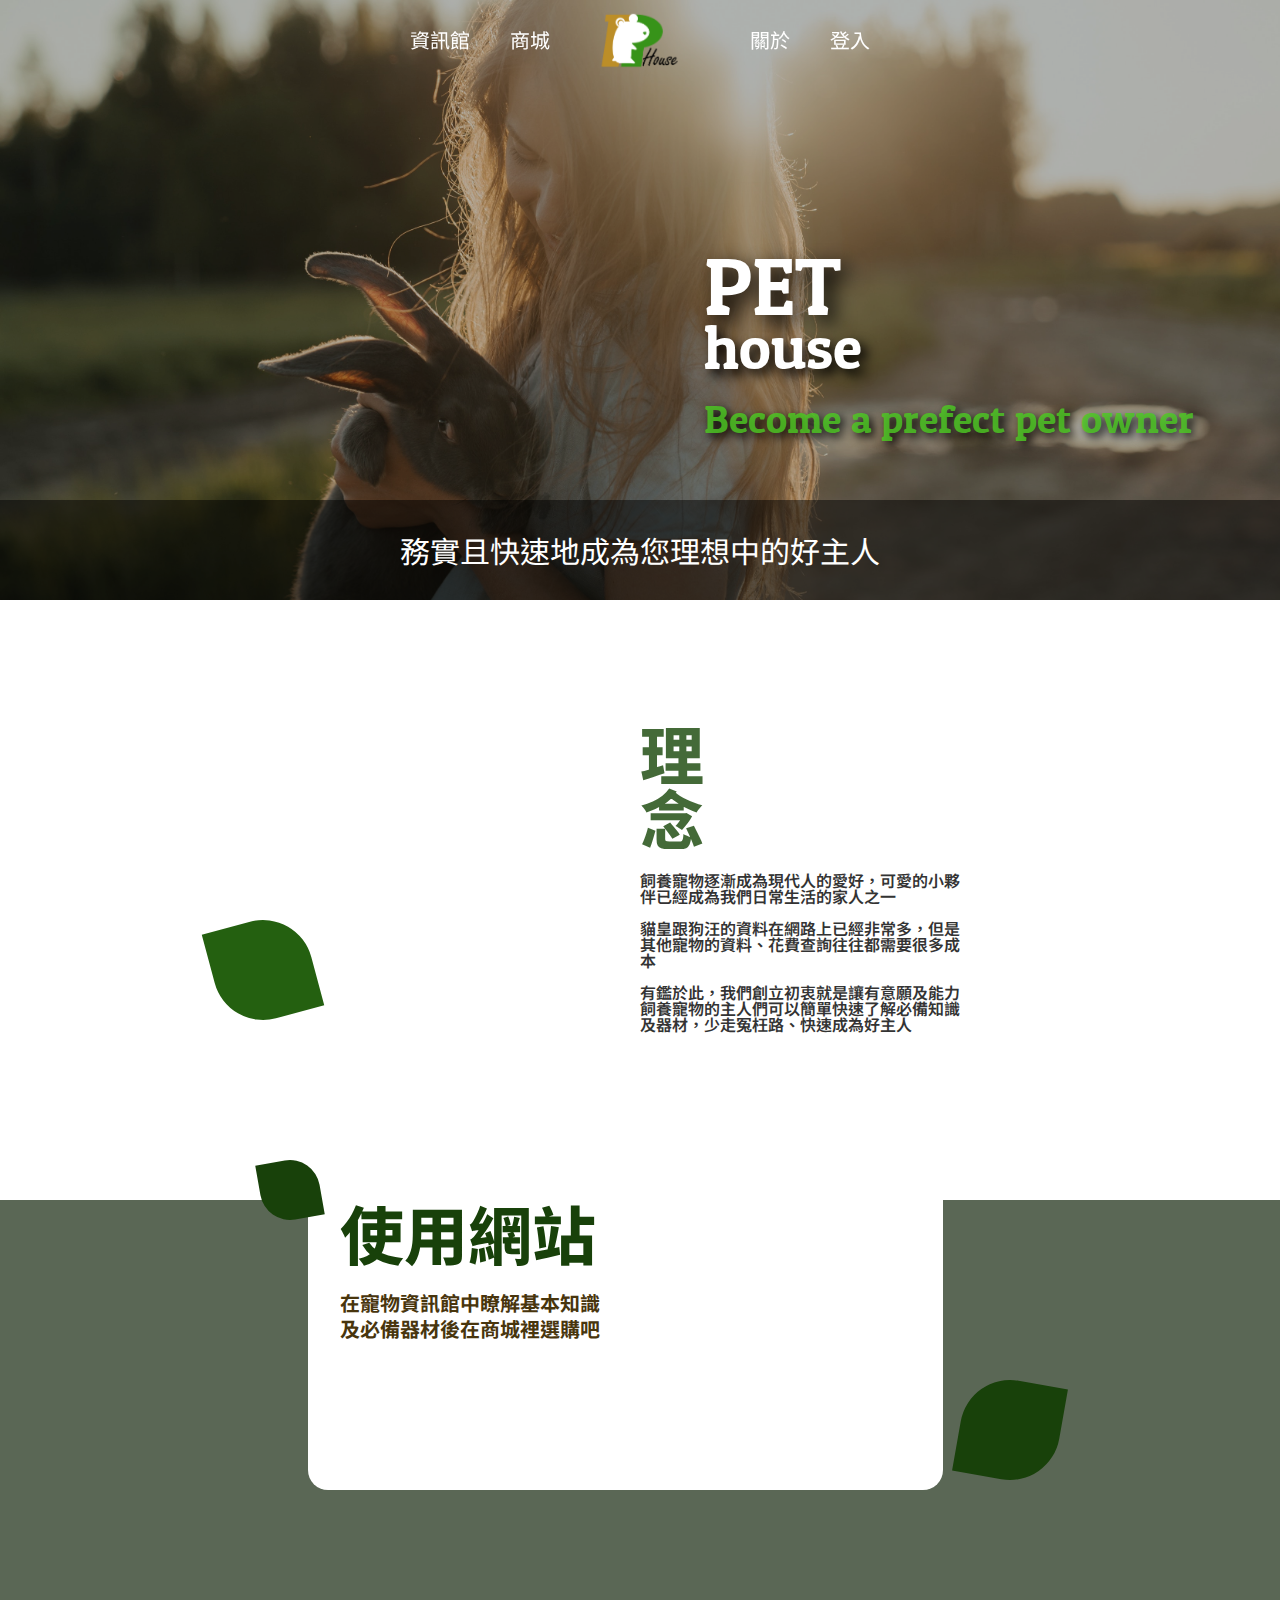
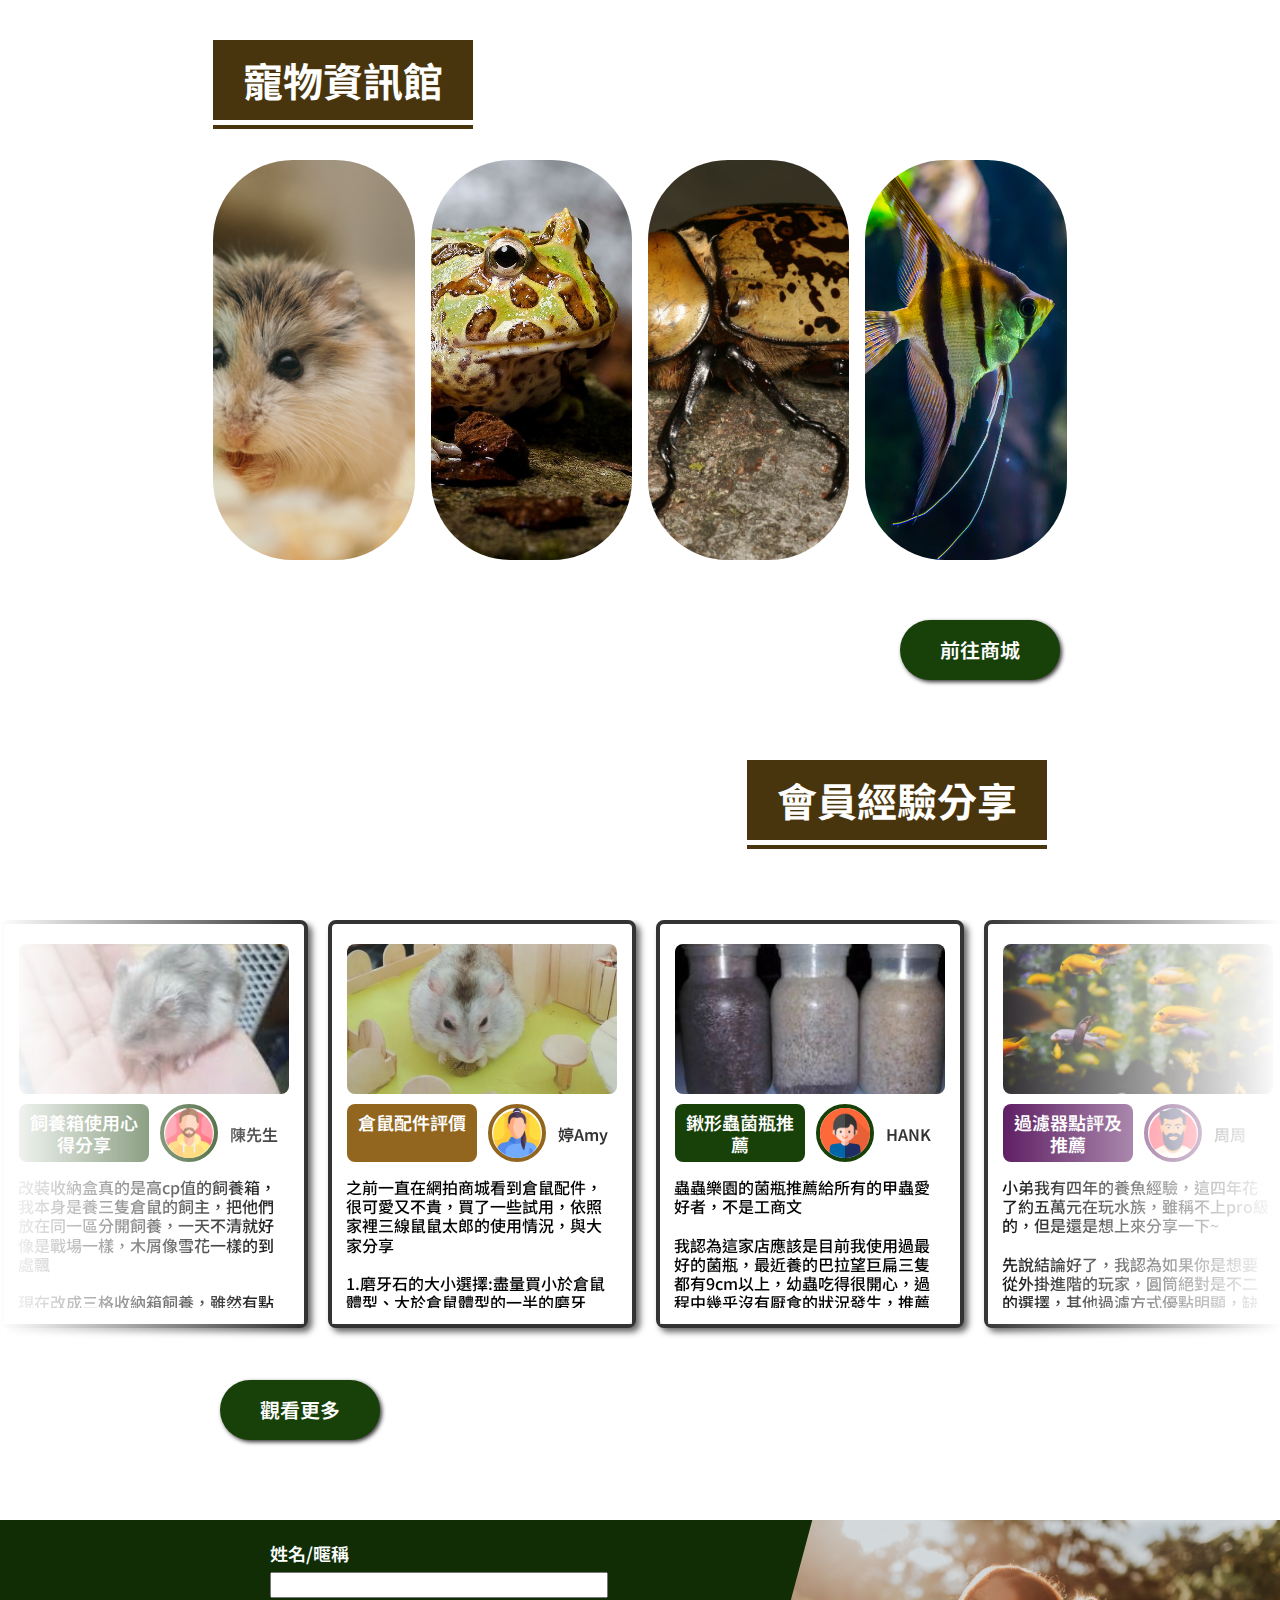
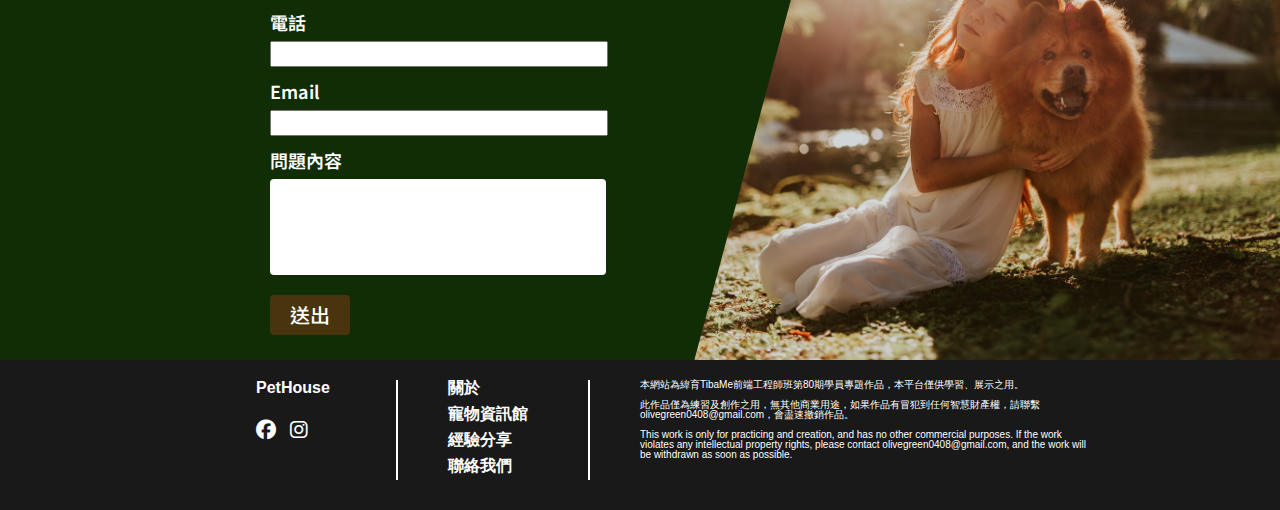
==== cv2/index.html @ 6cd0b9e2 "上傳專案" ====
<!DOCTYPE html>
<html lang="en">
<head>
    <meta charset="UTF-8">
    <meta http-equiv="X-UA-Compatible" content="IE=edge">
    <meta name="viewport" content="width=device-width, initial-scale=1.0">
    <title>Document</title>
    <link rel="stylesheet" href="css/reset.css">
    <link href="https://fonts.googleapis.com/css2?family=Cabin:wght@400;500;600;700&family=Dancing+Script:wght@400;500;600;700&family=Noto+Sans+TC:wght@100;300;400;500;700;900&family=Odor+Mean+Chey&display=swap" rel="stylesheet">
    <link rel="stylesheet" href="css/plugins/owl.carousel.min.css">
    <link rel="stylesheet" href="https://cdnjs.cloudflare.com/ajax/libs/font-awesome/6.2.0/css/all.min.css">
    <link rel="stylesheet" href="css/style.css">
</head>
<body>
    <div class="wrapper">

        <!-- start topbar -->
        <div class="topbar">
            <div class="logobox">
                <a href="index.html"><img src="img/logo3.png" alt=""></a>
            </div>
            <ul class="topbar__box ">
                <li class="topbar__l1 topbar__li show-popup">
                    <a href="">資訊館</a>
                    <ul class="topbar__popup__ul1 topbar__popup__ul">
                        <li><a href="hamster-page.html">鼠寶</a></li>
                        <li><a href="">爬蟲</a></li>
                        <li><a href="beetle-page.html">甲蟲</a></li>
                        <li><a href="fish-page.html">水族</a></li>
                    </ul>
                </li>
                <li class="topbar__l2 topbar__li show-popup">
                    <a href="store.html" id="show-popup">商城</a>
                    <ul class="topbar__popup__ul2 topbar__popup__ul">
                        <li><a href="store.html">寵物用品</a></li>
                        <li><a href="store.html">寵物食品</a></li>
                    </ul>   
                </li>
                <li class="topbar__l3 topbar__li show-popup">
                    <a href="login.html" id="show-popup">登入</a>
                    <ul class="topbar__popup__ul3 topbar__popup__ul">
                        <li><a href="login.html">登入</a></li>
                        <li><a href="login.html">註冊</a></li>
                    </ul>
                </li>
                <li class="topbar__l4 topbar__li show-popup">
                    <a href="" id="show-popup">關於</a>
                    <ul class="topbar__popup__ul4 topbar__popup__ul">
                        <li><a href="#goal">理念</a></li>
                        <li><a href="#contact">聯絡</a></li>
                    </ul>
                </li>
                
            </ul>
        </div>
        <div class="topbar__popup">
        </div>
        <!-- end topbar-->

        <!-- start main -->
        <div class="first-title">
            <div class="first-title__img"></div>
            <h2 class="first-title__h2">PET</h2>
            <h3 class="first-title__h3">house</h3>
            <h4 class="first-title__h4">Become a prefect pet owner</h4> 
        </div>

        <div class="second-title">
            <h2 class="second-title__h2">務實且快速地成為您理想中的好主人</h2>
        </div>

        <div class="container1" id="goal">
            <img src="img/t3.png" alt="" class="img-1">
            <div class="leaf-1"></div>
            <h2 class="third-title__h2-1">理念</h2>
            <p class="third-title__p-1"><br><br>飼養寵物逐漸成為現代人的愛好，可愛的小夥伴已經成為我們日常生活的家人之一
            <br><br>貓皇跟狗汪的資料在網路上已經非常多，但是其他寵物的資料、花費查詢往往都需要很多成本
            <br><br>有鑑於此，我們創立初衷就是讓有意願及能力飼養寵物的主人們可以簡單快速了解必備知識及器材，少走冤枉路、快速成為好主人</p>
        </div>
        <div class="container2">
            <img src="img/img2.png" alt="" class="img-2">
            <div class="decoratebox1"></div>
            <div class="decoratebox2"></div>
            <h2 class="third-title__h2-2">使用網站</h2>
            <div class="third-title__p-2">
                <p>在寵物資訊館中瞭解基本知識及必備器材後在商城裡選購吧</p>
            </div>
            <div class="decoratebox3"></div>
        </div>
        
        <div class="container4" id="pet-info">
            <h2 class="four-title__h2">寵物資訊館</h2>
            <div class="decorateline"></div>
            <ul class="four-title">
                <li class="kind1"><a href="hamster-page.html"></a></li>
                <li class="kind2"><a href="#"></a></li>
                <li class="kind3"><a href="beetle-page.html"></a></li>
                <li class="kind4"><a href="fish-page.html"></a></li>
            </ul>
            <a href="store.html" class="btn-primary btn1">前往商城</a>
        </div>
        
        <div class="container5" id="share">
            <h2 class="fivth-title__h2">會員經驗分享</h2>
            <div class="decorateline2"></div>
            <ul class="fivth-title owl-carousel">
                <li class="card"><a href="">
                    <ul class="card-ul">
                        <li class="card-img"><img src="img/images.jpg" alt=""></li>
                        <li class="card-title">飼養箱使用心得分享</li>
                        <li class="card-member"><img src="img/man (1).png" alt=""></li>
                        <li class="card-name"><h6>陳先生</h6></li>
                        <li class="card-text">
                            <p>改裝收納盒真的是高cp值的飼養箱，我本身是養三隻倉鼠的飼主，把他們放在同一區分開飼養，一天不清就好像是戰場一樣，木屑像雪花一樣的到處飄<br>
                            <br>
                            現在改成三格收納箱飼養，雖然有點偏貴，三個花了四千五左右，但是省下來的打掃時間跟體力成本，讓我又多了一些時間跟鼠鼠們玩，而且收納箱可以疊在一起，省空間又美觀</p></li>
                    </ul>
                </a></li>
                <li class="card"><a href="">
                    <ul class="card-ul">
                        <li class="card-img"><img src="img/1714448227.jpg" alt=""></li>
                        <li class="card-title yellow">倉鼠配件評價
                        </li>
                        <li class="card-member c-yellow"><img src="img/woman.png" alt=""></li>
                        <li class="card-name"><h6>婷Amy</h6></li>
                        <li class="card-text"><p>之前一直在網拍商城看到倉鼠配件，很可愛又不貴，買了一些試用，依照家裡三線鼠鼠太郎的使用情況，與大家分享
                            <br>
                            <br>1.磨牙石的大小選擇:盡量買小於倉鼠體型、大於倉鼠體型的一半的磨牙石，之前磨牙石買太大顆，鼠太郎要找好角度磨牙，到最後乾脆直接去啃箱子欄杆比較過癮
                            </p></li>
                    </ul>
                </a></li>
                <li class="card"><a href="">
                    <ul class="card-ul">
                        <li class="card-img"><img src="img/254948b4ff52.jpg" alt=""></li>
                        <li class="card-title">鍬形蟲菌瓶推薦</li>
                        <li class="card-member"><img src="img/man (2).png" alt=""></li>
                        <li class="card-name"><h6>HANK</h6></li>
                        <li class="card-text"><p>蟲蟲樂園的菌瓶推薦給所有的甲蟲愛好者，不是工商文<br>
                        <br>
                        我認為這家店應該是目前我使用過最好的菌瓶，最近養的巴拉望巨扁三隻都有9cm以上，幼蟲吃得很開心，過程中幾乎沒有厭食的狀況發生，推薦給大家</p></li>
                    </ul>
                </a></li>
                <li class="card"><a href="">
                    <ul class="card-ul">
                        <li class="card-img"><img src="img/pexels-emir-kaan-okutan-2248916.jpg" alt=""></li>
                        <li class="card-title purple">過濾器點評及推薦</li>
                        <li class="card-member c-purple"><img src="img/man.png" alt=""></li>
                        <li class="card-name"><h6>周周</h6></li>
                        <li class="card-text"><p>小弟我有四年的養魚經驗，這四年花了約五萬元在玩水族，雖稱不上pro級的，但是還是想上來分享一下~<br>
                        <br>
                        先說結論好了，我認為如果你是想要從外掛進階的玩家，圓筒絕對是不二的選擇，其他過濾方式優點明顯，缺點也是，但圓筒沒有明顯的短版，價格也較便宜</p></li>
                    </ul>
                </a></li>
                <li class="card"><a href="">
                    <ul class="card-ul">
                        <li class="card-img"><img src="img/20181112003388.jpg" alt=""></li>
                        <li class="card-title yellow">角蛙飼養的心得點滴</li>
                        <li class="card-member c-yellow"><img src="img/woman.png" alt=""></li>
                        <li class="card-name"><h6>Sherry</h6></li>
                        <li class="card-text"><p>現在我飼養的角蛙名叫主播，他已經陪伴我快一年半了，分享一下飼養心得並記錄一下我們的點滴<br>
                        <br>
                        記得他剛來的時候，只有大拇指指節的大小，那時候的他有夠可愛，光是不動待在原地都可以讓我看好久，但是他現在長到跟我手掌一樣大，沒算手指</p></li>
                    </ul>
                </a></li>
                <li class="card"><a href="">
                    <ul class="card-ul">
                        <li class="card-img"><img src="img/S__31899650.jpg" alt=""></li>
                        <li class="card-title blue">角蛙飼養的心得點滴</li>
                        <li class="card-member c-blue"><img src="img/gamer.png"></li>
                        <li class="card-name"><h6>安迪</h6></li>
                        <li class="card-text"><p>我想在這裡分享一些飼養角蛙的經驗，希望可以幫上新手的忙<br>
                        <br>
                        角蛙最基本的配置就是水和海綿，請一定要記得做好乾濕分離，蛙蛙們住的才舒服，角蛙已經算是懶人寵物了，所以希望各位飼主最基本的乾濕分離要做好</p></li>
                    </ul>
                </a></li>
            </ul>
            <div class="decoratewhitebox1"></div>
            <div class="decoratewhitebox2"></div>
            <a href="login.html" class="btn-primary btn2">觀看更多</a>
        </div>
        <!-- end main -->

        <div class="contact" id="contact">
            <form action="">
                <ul class="contact-ul">
                    <li>
                        <label for="">姓名/暱稱</label>
                        <input type="text">
                    </li>
                    <li>
                        <label for="" >電話</label>
                        <input type="tel">
                    </li>
                    <li>
                        <label for="">Email</label>
                        <input type="email">
                    </li>
                    <li>
                        <label for="">問題內容</label>
                        <textarea name="" id="" cols="30" rows="10"></textarea>
                    </li>
                    <p class="send-btn">送出</p>
                </ul>
                <div class="contact-imgbox">
                    <div class="decoratebox4"></div>
                </div>
            </form>
        </div>

        <div class="footer">
            <h6>PetHouse</h6>
            <ul class="footer-ul1">
                <li><a href=""><i class="fa-brands fa-facebook"></i></a></li>
                <li><a href=""><i class="fa-brands fa-instagram"></i></a></li>
            </ul>
            <ul class="footer-ul2">
                <li><a href="#goal">關於</a></li>
                <li><a href="#pet-info">寵物資訊館</a></li>
                <li><a href="#share">經驗分享</a></li>
                <li><a href="#contact">聯絡我們</a></li>
            </ul>
            <p>本網站為緯育TibaMe前端工程師班第80期學員專題作品，本平台僅供學習、展示之用。<br>
            <br>
            此作品僅為練習及創作之用，無其他商業用途，如果作品有冒犯到任何智慧財產權，請聯繫olivegreen0408@gmail.com，會盡速撤銷作品。<br>
            <br>
            This work is only for practicing and creation, and has no other commercial purposes. If the work violates any intellectual property rights, please contact olivegreen0408@gmail.com, and the work will be withdrawn as soon as possible.
            </p>
        </div>

        

    </div>    

    <!-- javascript -->
    <script src="js/plugins/jquery/jquery-3.2.1.min.js"></script>
	<script src="js/plugins/owl carousel/owl.carousel.min.js"></script>
	<script>
		$(document).ready(function(){
        $(".owl-carousel").owlCarousel({
                loop:true,
                nav:true,
                item:100,
                navText: [],
                autoWidth:true,
                autoplay:true,
                autoplaySpeed: 20000,
                // smartSpeed:20000
            });
        });
        $(".show-popup").hover(function(){
        $(".topbar__popup").addClass("show1");
        }, 
        function () {
            $(".topbar__popup").removeClass("show1");
        }
        );
        $(window).scroll(function(){    
            var scroll = $(window).scrollTop();

            if (scroll >= 120) {
                $(".topbar").addClass("topbar--colored");
                $(".topbar__popup").addClass("topbar__popup--colored");
                $(".first-title__h2, .first-title__h3, .first-title__h4").addClass("title__hidden");
            } else {
                $(".topbar").removeClass("topbar--colored");
                $(".topbar__popup").removeClass("topbar__popup--colored");
                $(".first-title__h2, .first-title__h3, .first-title__h4").removeClass("title__hidden");
            }
        });
	</script>
</body>
</html>
---- cv2/css/style.css ----
/* Global */
@import url(reset.css);

.wrapper{
    box-sizing: border-box;
    position: relative;
    font-family: 'Noto Sans TC', sans-serif;
    
}

.owl-nav{
    display: none;
}
.owl-dots{
    display: none;
}

.btn-primary{
    display: block;
    background-color: #18410a;
    text-decoration: none;
    color: #fff;
    font-size: 20px;
    font-weight: 600;
    line-height: 40px;
    padding: 10px 40px;
    border-radius: 40px;
    /* border: 4px solid #fff; */
    box-shadow: 2px 2px 4px #333;
    transition: all 0.5s;
    overflow: hidden;
}
.btn-primary:hover{
    transform: scale(1.2);
}
.btn-primary:before{
	content: "";
	position: absolute;
	top: -40%;
	left: -40%;
	background-color: rgba(256, 256, 256, 0.2);
	width: 0%;
	padding-top: 0%;
	border-radius: 50%;
	transition: all 0.5s;
}
.btn-primary:hover:before{
	width: 200%;
	padding-top: 200%;
}

/* topbar */
.topbar{
    width: 100%;
    height: 80px;
    position: fixed;
    z-index: 100;
    transition: all 0.7s;
}
.topbar__box{
    width: 500px;
    margin-left: auto;
    margin-right: auto;
}
.topbar--colored{
    background-color: rgba(0, 0, 0, 0.700);
}
.topbar__box li{
    float: none;
    display: inline-block;
    margin-top: 30px;
    margin-bottom: 30px;
    position: relative;
}

.logobox{
    width: 77px;
    position: absolute;
    top: 55%;
    left: 50%;
    transform: translate(-50%,-50%);
}
.logobox img{
    display: block;
    width: 100%;
}
.topbar__box>li:nth-child(1){
    float: left;
}
.topbar__box>li:nth-child(2){float: left;}
.topbar__box>li:nth-child(3){
    float: right;
}
.topbar__box>li:nth-child(4){float: right;}
.topbar__box>li>a{
    text-decoration: none;
    color: #fff;
    font-size: 20px;
    line-height: 20px;
    font-weight: 400;
    padding: 26px 20px;
    width: 40px;
    position: relative;
}
.topbar__box>li>a::before{
    content: "";
	position: absolute;
	height: 4px;
	width: 0%;
	background-color: #fff;
	bottom: 0;
    left: 50%;
	transform: translateX(-50%);
	transition: all 0.5s;
}
.topbar__box>li>a:hover::before{
    width: 100%;
}


/* topbar__popup */
.topbar__popup__ul{
    padding-top: 40px;
    width: 80px;
    transition: all 0.5s;
    opacity: 0;
    visibility: hidden;
}
.topbar__l1:hover .topbar__popup__ul1{
    opacity: 1;
    visibility: visible;
}
.topbar__l2:hover .topbar__popup__ul2{
    opacity: 1;
    visibility: visible;
}
.topbar__l3:hover .topbar__popup__ul3{
    opacity: 1;
    visibility: visible;
}
.topbar__l4:hover .topbar__popup__ul4{
    opacity: 1;
    visibility: visible;
}
.topbar__popup__ul1{
    width: 96px;
}
.topbar__popup__ul li{
    width: 100%;
    margin: 0;
}
.topbar__popup__ul a{
    width: 100%;
    height: 30px;
    border-radius: 4px;
    line-height: 30px;
    display: block;
    text-decoration: none;
    text-align: center;
    font-size: 16px;
    font-weight: 600;
    color: #666;
    transition: all 0.3s;
}
.topbar__popup__ul a:hover{
    color: #fff;
    background-color: rgba(102, 102, 102, 0.8);
}

.topbar__popup{
    position: fixed;
    top: 80px;
    left: 50%;
    transform: translateX(-50%);
    width: 70%;
    height: 0px;
    background-color: rgba(255, 255, 255, 0.800);
    z-index: 99;
    border-radius: 8px;
    transition: all 0.5s;
}
.topbar__popup--colored{
    background-color: rgb(224, 216, 189);
}
.show1{
    height: 150px;
}

/* main */

/* first title */
.first-title{
    grid-column: 1/13;
    height: 600px;
    overflow: hidden;
    opacity: 1;
}
.first-title__img{
    width: 100%;
    height:600px;
    overflow: hidden;
    background-image: url('../img/pexels-cottonbro-4921291.jpg');
    background-size: cover;
    background-attachment: fixed;
    position: relative;
}
.first-title__img::before{
    content: "";
	position: absolute;
	top: 0;
	left: 0;
	width: 100%;
	height: 100%;
	background-color: #191919;
	opacity: 0.3; 
}
.first-title__h2{
    position: absolute;
    top: 250px;
    left: 55%;
    font-family: 'Odor Mean Chey', serif;
    display: inline-block;
    font-size: 80px;
    line-height: 80px;
    color: #fff;
    text-shadow: 0.1em 0.1em 0.25em #000;
    transition: all 0.5s;
}
.first-title__h3{
    position: absolute;
    top: 320px;
    left: 55%;
    font-family: 'Odor Mean Chey', serif;
    display: inline-block;
    font-size: 60px;
    line-height: 60px;
    color: #fff;
    text-shadow: 0.1em 0.1em 0.2em #000;
    transition: all 0.5s;
}
.first-title__h4{
    position: absolute;
    top: 400px;
    left: 55%;
    font-family: 'Odor Mean Chey', serif;
    display: inline-block;
    font-size: 40px;
    line-height: 40px;
    color: #4dca23d2;
    text-shadow: 0.1em 0.1em 0.25em #000;
    transition: all 0.5s;
}
.title__hidden{
    opacity: 0;
}
/* second title */
.second-title{
    height: 100px;
    width: 100%;
    background-color: rgba(0, 0, 0, 0.500);
    position: absolute;
    top: 500px;
}
.second-title h2{
    color: #fff;
    font-size: 30px;
    font-weight: 400;
    line-height: 100px;
    text-align: center;
    margin: 0 auto;
}

/* third-title */
.container1{
    display: grid;
    grid-template-columns: repeat(12, 1fr);
    position: relative;
    height: 600px;
}
.img-1{
    position: absolute;
    top: 120px;
    grid-column-start: 4;
    grid-column-end: 6;
    width: 300px;
    border-radius: 50% 0px 50% 0px;
}
.leaf-1{
    position: absolute;
    top: 320px;
    grid-column-start: 3;
    grid-column-end: 4;
    width: 100px;
    height: 100px;
    background-color: #246010;
    border-radius: 0 50% 0 50%;
    transform: rotate(-15deg);
}
.third-title__h2-1{
    position: absolute;
    top: 120px;
    grid-column-start: 7;
    grid-column-end: 8;
    font-size: 64px;
    font-weight: 800;
    color: #1c4a0dd2;
}
.third-title__p-1{
    position: absolute;
    top: 240px;
    grid-column-start: 7;
    grid-column-end: 10;
    font-size: 16px;
    font-weight: 600;
    color: #333;
    margin-bottom: 120px;
}
.tattoo1{
    position: absolute;
    top: 550px;
    grid-column-start: 8;
    grid-column-end: 10;
    width: 280px;
    height: 280px;
    border-radius: 20px;
    border: 16px solid rgba(125, 89, 24, 0.7);
    transform: translate(-15%,-10%);
}
.container2{
    display: grid;
    grid-template-columns: repeat(12, 1fr);
    background-color: #0c1f05ad;
    padding-bottom: 400px;
    position: relative;
}
.img-2{
    position: absolute;
    top: -40px;
    grid-column-start: 7;
    grid-column-end: 10;
    width: 300px;
    border-radius: 0 20px 20px 0;
    z-index: 90;
}
.decoratebox1{
    width: 635px;
    height: 320px;
    background-color: #fff;
    position: absolute;
    top: -30px;
    left: 95px;
    grid-column-start: 3;
    grid-column-end: 10;
    border-radius: 20px;
}
.third-title__h2-2{
    position: absolute;
    grid-column-start: 4;
    grid-column-end: 7;
    left: 20px;
    font-size: 64px;
    line-height: 64px;
    font-weight: 800;
    color: #18410a;
    z-index: 90;
}
.decoratebox2{
    grid-column-start: 4;
    grid-column-end: 10;
    width: 60px;
    height: 60px;
    background-color: #18410a;
    position: absolute;
    top: -40px;
    left: -60px;
    border-radius: 50% 0 50% 0;
    transform: rotate(-100deg);
}
.third-title__p-2{
    position: absolute;
    width: 260px;
    top: 90px;
    left: 20px;
    grid-column-start: 4;
    grid-column-end: 5;
    color: #48350d;
    font-size: 20px;
    line-height: 1.3;
    font-weight: 700;
}
.decoratebox3{
    position: absolute;
    width: 100px;
    height: 100px;
    grid-column-start: 10;
    grid-column-end: 11;
    top: 180px;
    left: 0px;
    background-color: #18410a;
    border-radius: 0 50% 0 50%;
    transform: rotate(100deg);
    z-index: 50;
}
/* four-title */
.container4{
    display: grid;
    grid-template-columns: repeat(12, 1fr);
    background-color: #ffffff;
    height: 720px;
    position: relative;
}
.four-title__h2{
    position: absolute;
    top: 40px;
    grid-column-start: 3;
    grid-column-end: 6;
    color: #fff;
    font-weight: 700;
    font-size: 40px;
    line-height: 60px;
    padding: 10px 30px;
    background-color: #48350d;
}
.decorateline{
    position: absolute;
    top: 125px;
    width: 260px;
    height: 4px;
    grid-column-start: 3;
    grid-column-end: 6;
    background-color: #48350d;
}
.four-title{
    margin-top: 160px;
    display: flex;
    /* outline: 5px solid rgb(160, 35, 35); */
    grid-column-start: 3;
    grid-column-end: 11;
    height: 400px;
}
.four-title li{
    background-size: cover;
    background-position: center center;
    transition: .7s;
    border-radius: 80px;
    margin-left: 16px;
}
.four-title li:nth-child(1){
    margin-left: 0;
}
.kind1{
    background-image: url(../img/pexels-ellie-burgin-3362698\ \(1\).jpg);
    flex-grow: 1;
}

.kind2{
    background-image: url(../img/42e985825ddffedaddf3b2b461bd4269.jpg);
    flex-grow: 1;
}

.kind3{
    background-image: url(../img/wp6668862-beetles-wallpapers.jpg);
    flex-grow: 1;
}
.kind4{
    background-image: url(../img/pexels-fahad-alani-1677116.jpg);
    flex-grow: 1;
}

.four-title li:hover {
    flex-grow: 5;
}
.four-title a{
    display: block;
    height: 100%;
    width: 100%;
}
.btn1{
    position: absolute;
    right: 220px;
    bottom: 40px;
}

/* share */
.container5{
    display: grid;
    grid-template-columns: repeat(12, 1fr);
    background-color: #ffffff;
    height: 720px;
    position: relative;
    margin-bottom: 80px;
}
.fivth-title{
    position: absolute;
    top: 200px;
    width: 100%;
}
.fivth-title__h2{
    position: absolute;
    top: 40px;
    grid-column-start: 8;
    grid-column-end: 12;
    color: #fff;
    font-weight: 700;
    font-size: 40px;
    line-height: 60px;
    padding: 10px 30px;
    background-color: #48350d;
}
.decorateline2{
    position: absolute;
    top: 125px;
    width: 300px;
    height: 4px;
    grid-column-start: 8;
    grid-column-end: 12;
    background-color: #48350d;
}
/* element card */
.card{
    display: inline-block;
    width: 300px;
    height: 400px;
    background-color: #ffffff;
    box-shadow: 4px 4px 6px #666;
    border: 4px solid #333;
    border-radius: 8px;
    margin-right: 20px;
    margin-bottom: 10px;
}
.card a{
    display: block;
    width: 100%;
    height: 100%;
}
.card-ul{
    position: relative;
    width: 300px;
    height: 400px;
}
.card-img{
    position: absolute;
    top: 20px;
    left: 50%;
    transform: translateX(-50%);
    width: 270px;
    height: 150px;
}
.card img{
    display: block;
    width: 100%;
    height: 100%;
    object-fit: cover;
    border-radius: 8px;
}
.card-title{
    position: absolute;
    top: 180px;
    left: 5%;
    width: 120px;
    height: 50px;
    color: #fff;
    font-size: 18px;
    line-height: 1.2;
    font-weight: 600;
    padding: 8px 5px 0;
    text-align: center;
    background-color: #18410a;
    border-radius: 8px;
}
.purple{
    background-color: #520d57;
}
.blue{
    background-color: #183f7c;
}
.yellow{
    background-color: #92661e;
}
.card-member{
    position: absolute;
    top: 180px;
    left: 52%;
    width: 50px;
    height: 50px;
    border-radius: 50%;
    border: 4px solid #18410a;
}
.c-purple{
    border: 4px solid #520d57;
}
.c-blue{
    border: 4px solid #183f7c;
}
.c-yellow{
    border: 4px solid #92661e;
}
.card-name{
    position: absolute;
    top: 180px;
    left: 72%;
    width: 80px;
    height: 60px;
    color: #333;
}
.card h6{
    font-size: 16px;
    line-height: 60px;
    font-weight: 600;
    padding-left: 10px;
}
.card-text{
    position: absolute;
    bottom: 0%;
    left: 0%;
    width: 100%;
    height: 160px;
    background-color: rgba(255, 255, 255, 0.8);
    overflow: hidden;
    /* padding: 10px; */
}
.card-text p{
    width: 90%;
    height: 130px;
    margin: 14px;
    margin-right: 8px;
    line-height: 1.2;
    font-size: 16px;
    font-weight: 500;
    color: rgb(0, 0, 0);
    overflow: hidden;
}

.decoratewhitebox1{
    position: absolute;
    right: 0;
    top: 180px;
    height: 440px;
    width: 300px;
    grid-column-start: 10;
    grid-column-end: 13;
    background: linear-gradient(to right, rgba(255, 255, 255, 0), rgb(255, 255, 255));
    z-index: 99;
}
.decoratewhitebox2{
    position: absolute;
    left: 0;
    top: 180px;
    height: 440px;
    width: 300px;
    grid-column-start: 1;
    grid-column-end: 4;
    background: linear-gradient(to left, rgba(255, 255, 255, 0), rgb(255, 255, 255));
    z-index: 99;
}
.btn2{
    position: absolute;
    left: 220px;
    bottom: 0;
}

/* contact */
.contact{
    position: relative;
    width: 100%;
    height: 440px;
    background-color: #102d06;
    overflow: hidden;
}
.contact ul{
    width: 50%;
    height: 800px;
    margin-left: 18%;
    padding-top: 24px;
    padding-left: 40px;
    background-color: #102d06;
}
.contact label{
    color: #fff;
    font-size: 18px;
    line-height: 18px;
    font-weight: 600;
}
.contact input:focus{
    outline: 4px solid #42ab1f;
    border-radius: 4px;
    border: none;
}
.contact input{
    display: block;
    margin-top: 10px;
    margin-bottom: 15px;
    width: 50%;
    height: 20px;
    padding-left: 12px;
}
.contact textarea{
    display: block;
    width: 50%;
    height: 80px;
    margin-top: 10px;
    margin-bottom: 20px;
    padding: 8px;
    border: none;
    resize: none;
    border-radius: 4px;
}
.send-btn{
    display: inline-block;
    padding: 10px 20px;
    background-color: #48350d;
    color: #fff;
    font-size: 20px;
    font-weight: 500;
    cursor: pointer;
    border-radius: 4px;
    transition: all 0.3s;
}
.send-btn:hover{
    font-weight: 600;
    background-color: #3c2d0b;
}
.contact textarea:focus{
    outline: 4px solid #42ab1f;
    border-radius: 4px;
}
.contact-imgbox{
    top: 0;
    right: 0;
    position: absolute;
    width: 50%;
    height: 440px;
    background-image: url(../img/pexels-matheus-bertelli-573293.jpg);
    background-position: center;
    background-size: cover;
    overflow: hidden;
}
.decoratebox4{
    position: absolute;
    top: -50px;
    left: -200px;
    background-color: #102d06;
    width: 300px;
    height: 600px;
    transform: rotate(15deg);
}

/* footer */
.footer{
    position: relative;
    width: 100%;
    height: 150px;
    background-color: rgba(0, 0, 0, 0.9);
    font-family: Arial, Helvetica, sans-serif;
}
.footer h6{
    position: absolute;
    top: 20px;
    left: 20%;
    width: 140px;
    height: 100px;
    display: inline-block;
    color: #fff;
    font-size: 16px;
    font-weight: 700;
    border-right: 2px solid #fff;
}
.footer-ul1{
    display: inline-block;
    position: absolute;
    top: 60px;
    left: 20%;
    width: 140px;
    height: 50px;
}
.footer-ul1 li{
    display: inline-block;
    margin-right: 10px;
}
.footer-ul1 i{
    color: #fff;
    font-size: 20px;
    transition: all 0.5s;
}
.footer-ul1 i:hover{
    transform: translateY(-10px);
}
.footer-ul2{
    display: inline-block;
    position: absolute;
    top: 20px;
    left: 35%;
    width: 140px;
    height: 100px;
    border-right: 2px solid #fff;
}
.footer li{
    margin-bottom: 10px;
}
.footer a{
    color: #fff;
    font-size: 16px;
    font-weight: 700;
    text-decoration: none;
}
.footer p{
    display: inline-block;
    position: absolute;
    top: 20px;
    left: 50%;
    width: 450px;
    height: 100px;
    color: #fff;
    font-size: 10px;
    font-weight: 400;
}
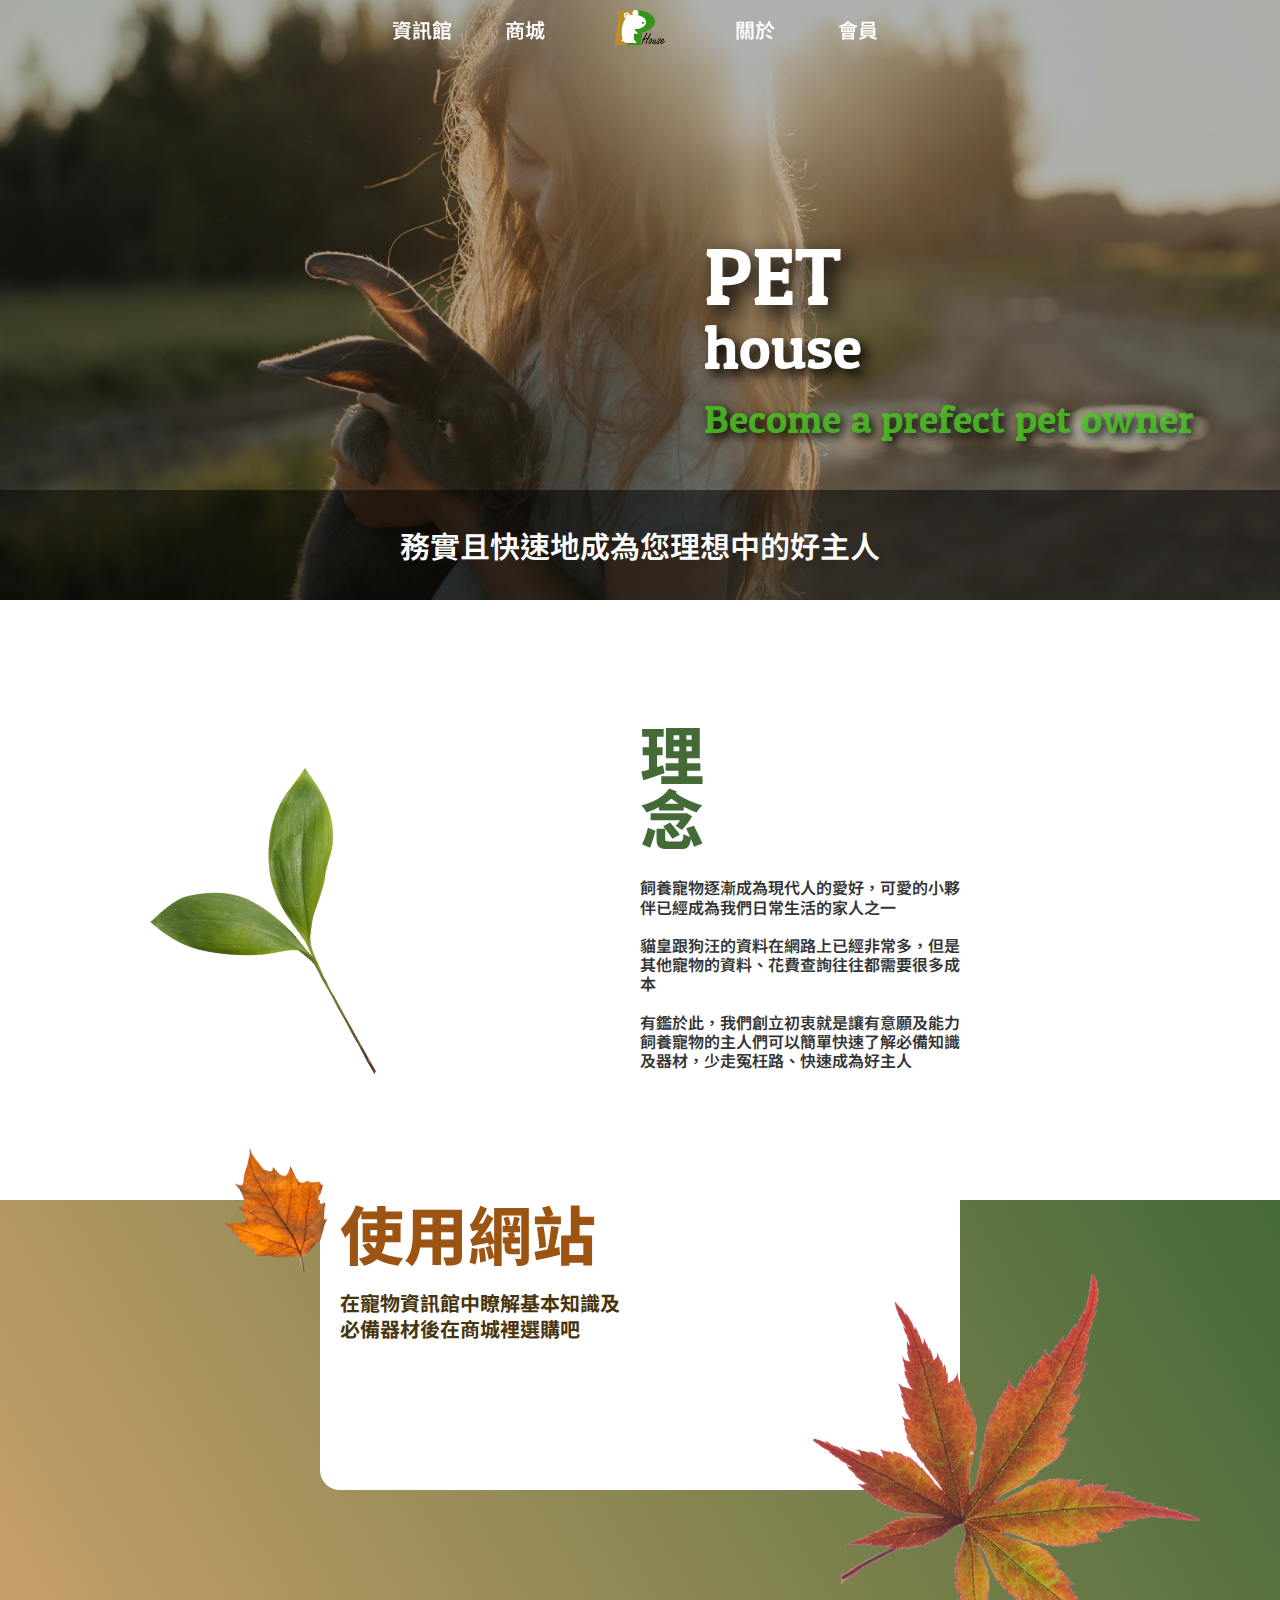
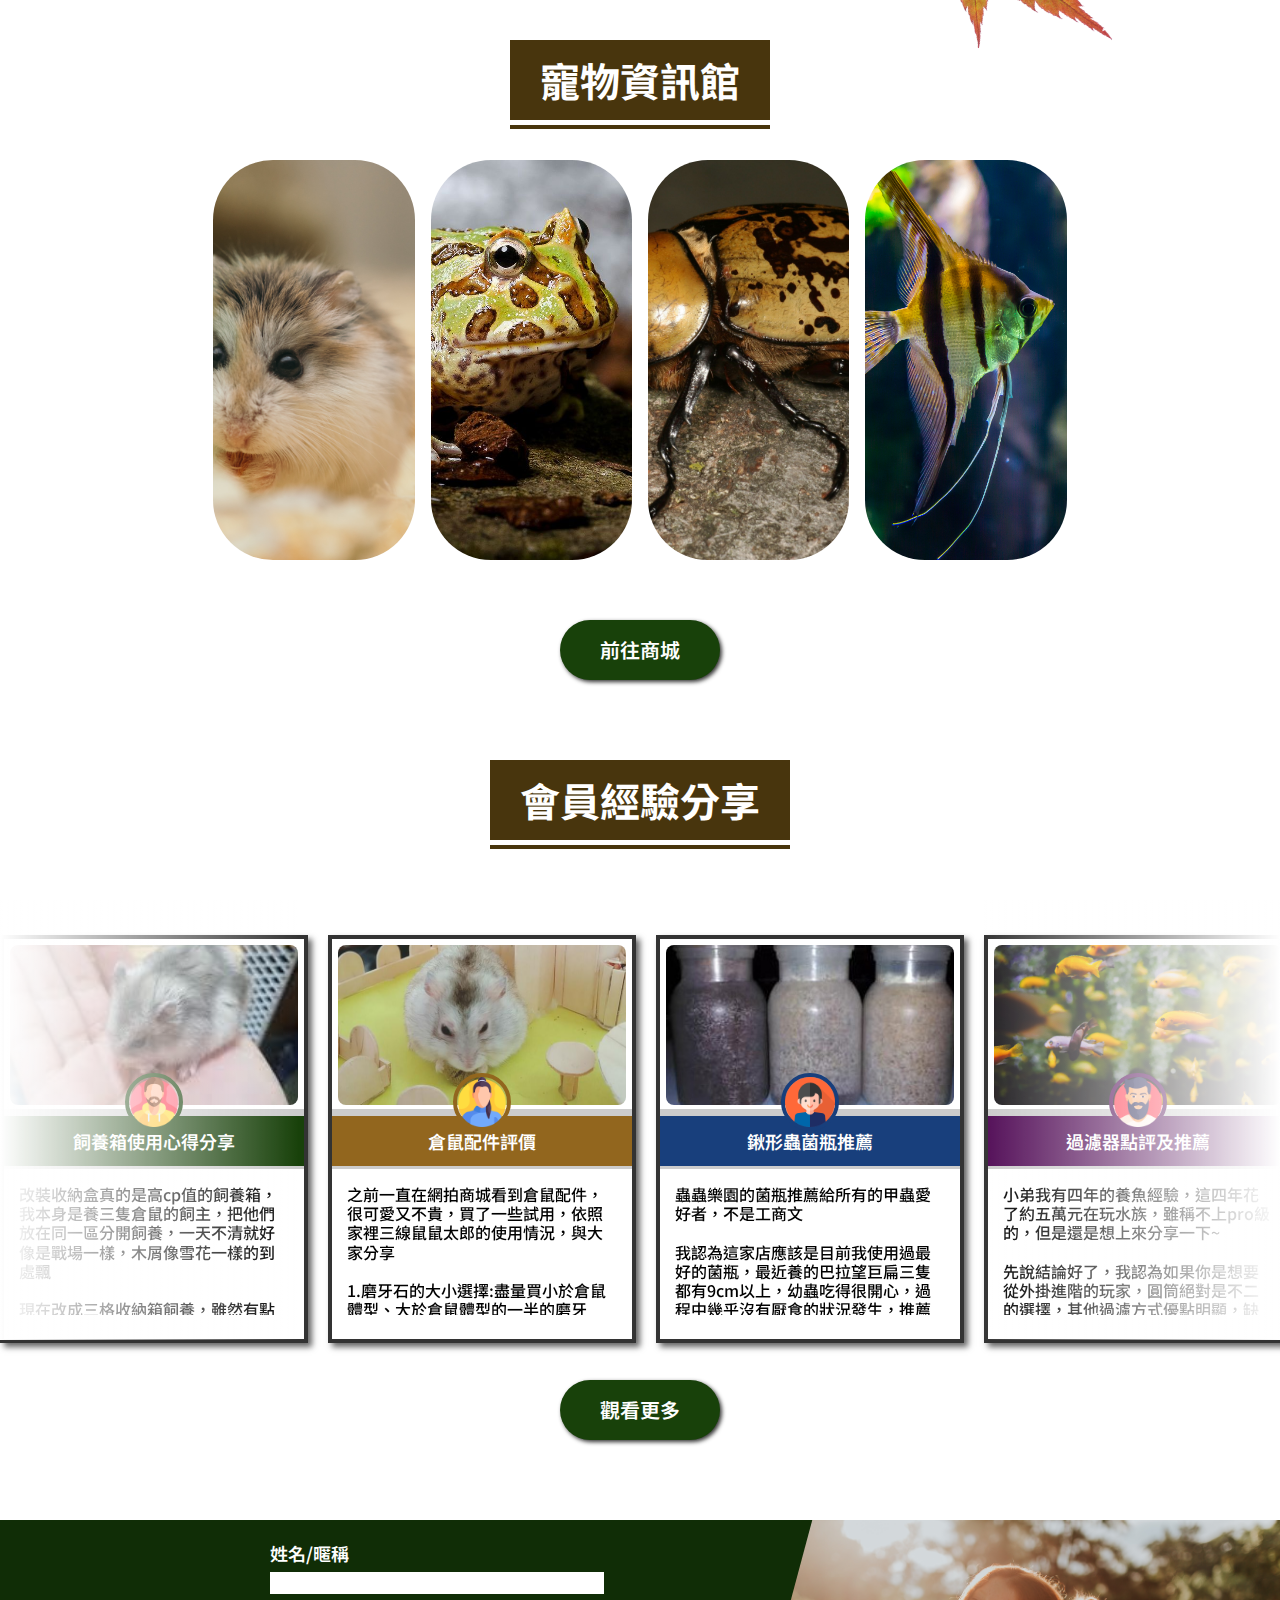
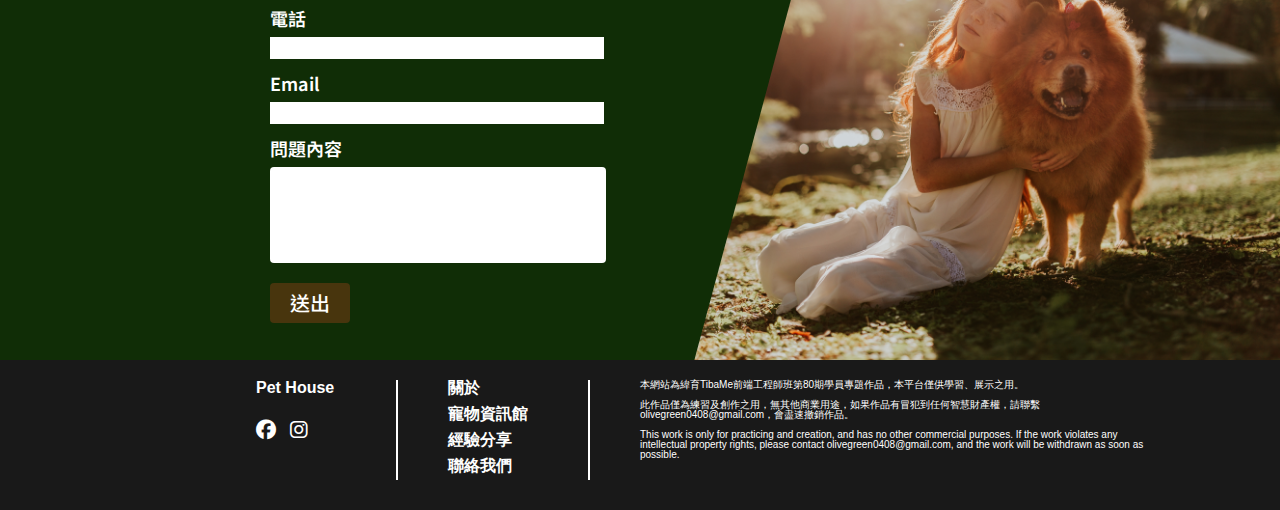
==== commit c3a89793: "commit" ====
--- a/cv2/index.html
+++ b/cv2/index.html
@@ -4,58 +4,107 @@
     <meta charset="UTF-8">
     <meta http-equiv="X-UA-Compatible" content="IE=edge">
     <meta name="viewport" content="width=device-width, initial-scale=1.0">
-    <title>Document</title>
+    <title>index</title>
     <link rel="stylesheet" href="css/reset.css">
     <link href="https://fonts.googleapis.com/css2?family=Cabin:wght@400;500;600;700&family=Dancing+Script:wght@400;500;600;700&family=Noto+Sans+TC:wght@100;300;400;500;700;900&family=Odor+Mean+Chey&display=swap" rel="stylesheet">
     <link rel="stylesheet" href="css/plugins/owl.carousel.min.css">
     <link rel="stylesheet" href="https://cdnjs.cloudflare.com/ajax/libs/font-awesome/6.2.0/css/all.min.css">
+    <link rel="stylesheet" href="https://cdnjs.cloudflare.com/ajax/libs/animate.css/4.1.1/animate.min.css" referrerpolicy="no-referrer" />
+    <link rel="stylesheet" href="css/global.css">
     <link rel="stylesheet" href="css/style.css">
 </head>
 <body>
     <div class="wrapper">
 
         <!-- start topbar -->
-        <div class="topbar">
-            <div class="logobox">
-                <a href="index.html"><img src="img/logo3.png" alt=""></a>
-            </div>
-            <ul class="topbar__box ">
-                <li class="topbar__l1 topbar__li show-popup">
-                    <a href="">資訊館</a>
-                    <ul class="topbar__popup__ul1 topbar__popup__ul">
-                        <li><a href="hamster-page.html">鼠寶</a></li>
-                        <li><a href="">爬蟲</a></li>
-                        <li><a href="beetle-page.html">甲蟲</a></li>
-                        <li><a href="fish-page.html">水族</a></li>
-                    </ul>
-                </li>
-                <li class="topbar__l2 topbar__li show-popup">
-                    <a href="store.html" id="show-popup">商城</a>
-                    <ul class="topbar__popup__ul2 topbar__popup__ul">
-                        <li><a href="store.html">寵物用品</a></li>
-                        <li><a href="store.html">寵物食品</a></li>
-                    </ul>   
-                </li>
-                <li class="topbar__l3 topbar__li show-popup">
-                    <a href="login.html" id="show-popup">登入</a>
-                    <ul class="topbar__popup__ul3 topbar__popup__ul">
-                        <li><a href="login.html">登入</a></li>
-                        <li><a href="login.html">註冊</a></li>
-                    </ul>
-                </li>
-                <li class="topbar__l4 topbar__li show-popup">
-                    <a href="" id="show-popup">關於</a>
-                    <ul class="topbar__popup__ul4 topbar__popup__ul">
-                        <li><a href="#goal">理念</a></li>
-                        <li><a href="#contact">聯絡</a></li>
-                    </ul>
-                </li>
-                
-            </ul>
-        </div>
+        <!-- 主選單 -->
+        <ul class="topbar_ul">
+            <li class="show-popup">
+            <a href="index.html #pet-info" class="topbar_ul-li-a">資訊館</a>
+            <!-- 子選單 -->
+            <ol>
+                <li><a href="hamster-page.html">鼠來堡</a></li>
+                <li><a href="#">角蛙村</a></li>
+                <li><a href="beetle-page.html">甲蟲園</a></li>
+                <li><a href="fish-page.html">魚樂圈</a></li>
+            </ol>
+            </li>
+
+            <li class="li_2 show-popup">
+            <a href="store.html" class="topbar_ul-li-a">商城</a>
+            <ol>
+                <li><a href="store.html">寵物用品</a></li>
+                <li><a href="store.html">寵物食品</a></li>
+            </ol>
+            </li>
+
+            <li class="show-popup">
+            <a href="index.html" class="topbar_ul-li-a">關於</a>
+            <ol>
+                <li><a href="index.html #goal">理念</a></li>
+                <li><a href="index.html #contact">聯絡我們</a></li>
+            </ol>
+            </li>
+
+            <li class="show-popup">
+            <a href="login.html" class="topbar_ul-li-a">會員</a>
+            <ol>
+                <li><a href="login.html">登入</a></li>
+                <li><a href="login.html">註冊</a></li>
+
+            </ol>
+            </li>
+        </ul>
+
+        <div class="logobox">
+            <a href="index.html"><img src="img/logo3.png" alt=""></a>
+        </div>
+
         <div class="topbar__popup">
         </div>
-        <!-- end topbar-->
+
+        <!-- phone style -->
+        <div class="phone-topbar_icon" id="phone-topbar_icon"><i class="fa-solid fa-chart-simple"></i></div>
+
+        <ul class="first-box" id="first-box">
+            <li id="phone_libery">資訊館</li>
+            <li id="phone_store">商城</li>
+            <li id="phone_about">關於</li>
+            <li id="phone_login">登入</li>
+            <i class="fa-solid fa-circle-xmark cancel" id="popup_cancel"></i>
+        </ul>
+        <ul class="second-box" id="phone_libery_box">
+            <p class="second-box_title">資訊館</p>
+            <li><a href="hamster-page.html">鼠來堡</a></li>
+            <li><a href="#">角蛙村</a></li>
+            <li><a href="beetle-page.html">甲蟲園</a></li>
+            <li><a href="fish-page.html">魚樂圈</a></li>
+            <i class="fa-solid fa-circle-xmark cancel" id="phone_libery_cancel"></i>
+            <i class="fa-sharp fa-solid fa-circle-right back" id="phone_libery_back"></i>
+        </ul>
+        <ul class="second-box" id="phone_store_box">
+            <p class="second-box_title">商城</p>
+            <li><a href="store.html">寵物用品</a></li>
+            <li><a href="store.html">寵物食品</a></li>
+            <i class="fa-solid fa-circle-xmark cancel" id="phone_store_cancel"></i>
+            <i class="fa-sharp fa-solid fa-circle-right back" id="phone_store_back"></i>
+        </ul>
+        <ul class="second-box" id="phone_about_box">
+            <p class="second-box_title">關於</p>
+            <li><a href="index.html #goal">理念</a></li>
+            <li><a href="index.html #contact">聯絡我們</a></li>
+            <i class="fa-solid fa-circle-xmark cancel" id="phone_about_cancel"></i>
+            <i class="fa-sharp fa-solid fa-circle-right back" id="phone_about_back"></i>
+        </ul>
+        <ul class="second-box" id="phone_login_box">
+            <p class="second-box_title">會員</p>
+            <li><a href="login.html">登入</a></li>
+            <li><a href="login.html">註冊</a></li>
+            <i class="fa-solid fa-circle-xmark cancel" id="phone_login_cancel"></i>
+            <i class="fa-sharp fa-solid fa-circle-right back" id="phone_login_back"></i>
+        </ul>
+
+        <!-- end topbar -->
 
         <!-- start main -->
         <div class="first-title">
@@ -66,11 +115,13 @@
         </div>
 
         <div class="second-title">
-            <h2 class="second-title__h2">務實且快速地成為您理想中的好主人</h2>
+            <h2 class="second-title__h2 wow animate__animated animate__pulse">務實且快速地成為您理想中的好主人</h2>
         </div>
 
         <div class="container1" id="goal">
             <img src="img/t3.png" alt="" class="img-1">
+            <img src="img/pexels-kelly-2563743.png" alt="" class="leaf-img1">
+            <img src="img/photo-1587334274328-64186a80aeee.png" alt="" class="leaf-img2">
             <div class="leaf-1"></div>
             <h2 class="third-title__h2-1">理念</h2>
             <p class="third-title__p-1"><br><br>飼養寵物逐漸成為現代人的愛好，可愛的小夥伴已經成為我們日常生活的家人之一
@@ -80,12 +131,12 @@
         <div class="container2">
             <img src="img/img2.png" alt="" class="img-2">
             <div class="decoratebox1"></div>
-            <div class="decoratebox2"></div>
+            <img src="img/pexels-kelly-2559932.png" alt="" class="leaf-img3">
+            <img src="img/pexels-matt-bignon-2682103.png" alt="" class="leaf-img4">
             <h2 class="third-title__h2-2">使用網站</h2>
             <div class="third-title__p-2">
                 <p>在寵物資訊館中瞭解基本知識及必備器材後在商城裡選購吧</p>
             </div>
-            <div class="decoratebox3"></div>
         </div>
         
         <div class="container4" id="pet-info">
@@ -107,9 +158,10 @@
                 <li class="card"><a href="">
                     <ul class="card-ul">
                         <li class="card-img"><img src="img/images.jpg" alt=""></li>
-                        <li class="card-title">飼養箱使用心得分享</li>
-                        <li class="card-member"><img src="img/man (1).png" alt=""></li>
-                        <li class="card-name"><h6>陳先生</h6></li>
+                        <li class="card-infobox">
+                            <p class="card-title">飼養箱使用心得分享</p>
+                            <div class="card-member"><img src="img/man (1).png" alt=""></div>
+                        </li>    
                         <li class="card-text">
                             <p>改裝收納盒真的是高cp值的飼養箱，我本身是養三隻倉鼠的飼主，把他們放在同一區分開飼養，一天不清就好像是戰場一樣，木屑像雪花一樣的到處飄<br>
                             <br>
@@ -119,10 +171,10 @@
                 <li class="card"><a href="">
                     <ul class="card-ul">
                         <li class="card-img"><img src="img/1714448227.jpg" alt=""></li>
-                        <li class="card-title yellow">倉鼠配件評價
-                        </li>
-                        <li class="card-member c-yellow"><img src="img/woman.png" alt=""></li>
-                        <li class="card-name"><h6>婷Amy</h6></li>
+                        <li class="card-infobox">
+                            <p class="card-title yellow">倉鼠配件評價</p>
+                            <div class="card-member c-yellow"><img src="img/woman.png" alt=""></div>
+                        </li>
                         <li class="card-text"><p>之前一直在網拍商城看到倉鼠配件，很可愛又不貴，買了一些試用，依照家裡三線鼠鼠太郎的使用情況，與大家分享
                             <br>
                             <br>1.磨牙石的大小選擇:盡量買小於倉鼠體型、大於倉鼠體型的一半的磨牙石，之前磨牙石買太大顆，鼠太郎要找好角度磨牙，到最後乾脆直接去啃箱子欄杆比較過癮
@@ -132,9 +184,10 @@
                 <li class="card"><a href="">
                     <ul class="card-ul">
                         <li class="card-img"><img src="img/254948b4ff52.jpg" alt=""></li>
-                        <li class="card-title">鍬形蟲菌瓶推薦</li>
-                        <li class="card-member"><img src="img/man (2).png" alt=""></li>
-                        <li class="card-name"><h6>HANK</h6></li>
+                        <li class="card-infobox">
+                            <p class="card-title blue">鍬形蟲菌瓶推薦</p>
+                            <div class="card-member c-blue"><img src="img/man (2).png" alt=""></div>
+                        </li>
                         <li class="card-text"><p>蟲蟲樂園的菌瓶推薦給所有的甲蟲愛好者，不是工商文<br>
                         <br>
                         我認為這家店應該是目前我使用過最好的菌瓶，最近養的巴拉望巨扁三隻都有9cm以上，幼蟲吃得很開心，過程中幾乎沒有厭食的狀況發生，推薦給大家</p></li>
@@ -143,9 +196,10 @@
                 <li class="card"><a href="">
                     <ul class="card-ul">
                         <li class="card-img"><img src="img/pexels-emir-kaan-okutan-2248916.jpg" alt=""></li>
-                        <li class="card-title purple">過濾器點評及推薦</li>
-                        <li class="card-member c-purple"><img src="img/man.png" alt=""></li>
-                        <li class="card-name"><h6>周周</h6></li>
+                        <li class="card-infobox">
+                            <p class="card-title purple">過濾器點評及推薦</p>
+                            <div class="card-member c-purple"><img src="img/man.png" alt=""></div>
+                        </li>
                         <li class="card-text"><p>小弟我有四年的養魚經驗，這四年花了約五萬元在玩水族，雖稱不上pro級的，但是還是想上來分享一下~<br>
                         <br>
                         先說結論好了，我認為如果你是想要從外掛進階的玩家，圓筒絕對是不二的選擇，其他過濾方式優點明顯，缺點也是，但圓筒沒有明顯的短版，價格也較便宜</p></li>
@@ -154,9 +208,10 @@
                 <li class="card"><a href="">
                     <ul class="card-ul">
                         <li class="card-img"><img src="img/20181112003388.jpg" alt=""></li>
-                        <li class="card-title yellow">角蛙飼養的心得點滴</li>
-                        <li class="card-member c-yellow"><img src="img/woman.png" alt=""></li>
-                        <li class="card-name"><h6>Sherry</h6></li>
+                        <li class="card-infobox">
+                            <p class="card-title yellow">角蛙飼養的心得點滴</p>
+                            <div class="card-member c-yellow"><img src="img/woman.png" alt=""></div>
+                        </li>
                         <li class="card-text"><p>現在我飼養的角蛙名叫主播，他已經陪伴我快一年半了，分享一下飼養心得並記錄一下我們的點滴<br>
                         <br>
                         記得他剛來的時候，只有大拇指指節的大小，那時候的他有夠可愛，光是不動待在原地都可以讓我看好久，但是他現在長到跟我手掌一樣大，沒算手指</p></li>
@@ -165,9 +220,10 @@
                 <li class="card"><a href="">
                     <ul class="card-ul">
                         <li class="card-img"><img src="img/S__31899650.jpg" alt=""></li>
-                        <li class="card-title blue">角蛙飼養的心得點滴</li>
-                        <li class="card-member c-blue"><img src="img/gamer.png"></li>
-                        <li class="card-name"><h6>安迪</h6></li>
+                        <li class="card-infobox">
+                            <p class="card-title blue">角蛙飼養經驗分享</p>
+                            <div class="card-member c-blue"><img src="img/gamer.png" alt=""></div>
+                        </li>
                         <li class="card-text"><p>我想在這裡分享一些飼養角蛙的經驗，希望可以幫上新手的忙<br>
                         <br>
                         角蛙最基本的配置就是水和海綿，請一定要記得做好乾濕分離，蛙蛙們住的才舒服，角蛙已經算是懶人寵物了，所以希望各位飼主最基本的乾濕分離要做好</p></li>
@@ -207,17 +263,18 @@
             </form>
         </div>
 
+        <!-- start footer -->
         <div class="footer">
-            <h6>PetHouse</h6>
+            <h6>Pet House</h6>
             <ul class="footer-ul1">
                 <li><a href=""><i class="fa-brands fa-facebook"></i></a></li>
                 <li><a href=""><i class="fa-brands fa-instagram"></i></a></li>
             </ul>
             <ul class="footer-ul2">
-                <li><a href="#goal">關於</a></li>
-                <li><a href="#pet-info">寵物資訊館</a></li>
-                <li><a href="#share">經驗分享</a></li>
-                <li><a href="#contact">聯絡我們</a></li>
+                <li><a href="">關於</a></li>
+                <li><a href="">寵物資訊館</a></li>
+                <li><a href="">經驗分享</a></li>
+                <li><a href="">聯絡我們</a></li>
             </ul>
             <p>本網站為緯育TibaMe前端工程師班第80期學員專題作品，本平台僅供學習、展示之用。<br>
             <br>
@@ -226,13 +283,14 @@
             This work is only for practicing and creation, and has no other commercial purposes. If the work violates any intellectual property rights, please contact olivegreen0408@gmail.com, and the work will be withdrawn as soon as possible.
             </p>
         </div>
-
+        <!-- end footer -->
         
 
     </div>    
 
     <!-- javascript -->
     <script src="js/plugins/jquery/jquery-3.2.1.min.js"></script>
+    <script src="https://cdnjs.cloudflare.com/ajax/libs/wow/1.1.2/wow.min.js" integrity="sha512-Eak/29OTpb36LLo2r47IpVzPBLXnAMPAVypbSZiZ4Qkf8p/7S/XRG5xp7OKWPPYfJT6metI+IORkR5G8F900+g==" crossorigin="anonymous" referrerpolicy="no-referrer"></script>
 	<script src="js/plugins/owl carousel/owl.carousel.min.js"></script>
 	<script>
 		$(document).ready(function(){
@@ -258,14 +316,73 @@
             var scroll = $(window).scrollTop();
 
             if (scroll >= 120) {
-                $(".topbar").addClass("topbar--colored");
-                $(".topbar__popup").addClass("topbar__popup--colored");
+                $(".topbar_ul").addClass("topbar--colored");
                 $(".first-title__h2, .first-title__h3, .first-title__h4").addClass("title__hidden");
             } else {
-                $(".topbar").removeClass("topbar--colored");
-                $(".topbar__popup").removeClass("topbar__popup--colored");
+                $(".topbar_ul").removeClass("topbar--colored");
                 $(".first-title__h2, .first-title__h3, .first-title__h4").removeClass("title__hidden");
             }
+        });
+
+        $(".show-popup").hover(function(){
+            $(".topbar__popup").addClass("show1");
+        }, 
+        function(){
+            $(".topbar__popup").removeClass("show1");
+        });
+
+        // phone-topbar-js
+
+        $("#phone-topbar_icon").on("click", function(){
+            $('#first-box').css('right' ,'0px')
+        });
+        $("#popup_cancel").on("click", function(){
+            $('#first-box').css('right' ,'-100%')
+        });
+
+
+        $("#phone_libery").on("click", function(){
+            $('#phone_libery_box').css('right' ,'-5%')
+        });
+        $("#phone_libery_cancel").on("click", function(){
+            $('#phone_libery_box').css('right' ,'-105%'),
+            $('#first-box').css('right' ,'-100%')
+        });
+        $("#phone_libery_back").on("click", function(){
+            $('#phone_libery_box').css('right' ,'-105%')
+        });
+
+        $("#phone_store").on("click", function(){
+            $('#phone_store_box').css('right' ,'-5%')
+        });
+        $("#phone_store_cancel").on("click", function(){
+            $('#phone_store_box').css('right' ,'-105%'),
+            $('#first-box').css('right' ,'-100%')
+        });
+        $("#phone_store_back").on("click", function(){
+            $('#phone_store_box').css('right' ,'-105%')
+        });
+
+        $("#phone_about").on("click", function(){
+            $('#phone_about_box').css('right' ,'-5%')
+        });
+        $("#phone_about_cancel").on("click", function(){
+            $('#phone_about_box').css('right' ,'-105%'),
+            $('#first-box').css('right' ,'-100%')
+        });
+        $("#phone_about_back").on("click", function(){
+            $('#phone_about_box').css('right' ,'-105%')
+        });
+
+        $("#phone_login").on("click", function(){
+            $('#phone_login_box').css('right' ,'-5%')
+        });
+        $("#phone_login_cancel").on("click", function(){
+            $('#phone_login_box').css('right' ,'-105%'),
+            $('#first-box').css('right' ,'-100%')
+        });
+        $("#phone_login_back").on("click", function(){
+            $('#phone_login_box').css('right' ,'-105%')
         });
 	</script>
 </body>
--- a/cv2/css/global.css
+++ b/cv2/css/global.css
@@ -0,0 +1,604 @@
+/* Global */
+.wrapper{
+    box-sizing: border-box;
+    position: relative;
+    font-family: 'Noto Sans TC', sans-serif;
+    
+}
+
+/* ------------- 主選單 ------------- */
+
+.topbar_ul{
+    position: fixed;
+    top: 0;
+    left: 0;
+    font-size: 0;
+    text-align: center;
+    width: 100%;
+    /* outline: 1px solid green; */
+    height: 60px;
+    z-index: 100;
+    transition: all 0.5s;
+}
+.topbar_ul>li{
+    display: inline-block;
+    overflow: hidden;
+    width: 8%;
+    line-height: 60px;
+    margin-bottom: 10px;
+}
+.li_2{
+    margin-right: 10%;
+}
+a{
+    text-decoration: none;
+}
+.topbar_ul>li>a {
+    position: relative;
+    display: block;
+    color: rgb(255, 255, 255);
+    font-weight: 600;
+    font-size: 20px;
+}
+li ol{
+    position: absolute;
+    width: 8%;
+    z-index: 150;
+    /* outline: 1px solid red; */
+}
+ol li{
+    /* outline: 1px solid pink; */
+    width: 100%;
+    /* background-color: rgb(224, 216, 189); */
+    display: none;
+    color: black;
+    border-radius: 4px;
+    height: 32px;
+    line-height: 32px;
+    margin-top: 5px;
+    transition: all 0.5s;
+}
+ol li a{
+    font-size: 16px;
+    font-weight: 600;
+    color: #666;
+    display: block;
+    transition: all 0.5s;
+}
+
+.topbar_ul>li>a::before{
+    content: "";
+	position: absolute;
+	height: 4px;
+	width: 0px;
+	background-color: rgb(255, 255, 255);
+	bottom: 0;
+    left: 50%;
+	transform: translateX(-50%);
+	transition: all 0.5s;
+    border-radius: 1px;
+}
+.topbar_ul>li>a:hover::before{
+    width: 80%;
+}
+.topbar--colored{
+    background-color: rgba(34, 34, 34, 0.9);
+}
+@media (max-width:1000px){
+    .topbar_ul>li>a {
+        font-weight: 700;
+        font-size: 18px;
+    }
+}
+@media (max-width:768px){
+    .topbar_ul{
+        height: 40px;
+    }
+    .topbar_ul>li>a {
+        font-weight: 600;
+        font-size: 16px;
+    }
+    .topbar_ul>li{
+        width: 12%;
+        line-height: 40px;
+    }
+    li ol{
+        width: 12%;
+    }
+}
+@media (max-width:414px){
+    .topbar_ul>li{
+        display: none;
+    }
+}
+
+/* phone style */
+/* main */
+.first-box{
+    position: fixed;
+    display: block;
+    width: 100%;
+    right: -100%;
+    top: 40px;
+    height: 210px;
+    background-color: rgb(224, 216, 189);
+    z-index: 99;
+    border-radius: 8px;
+    transition: all 0.5s;
+}
+
+.first-box li{
+    margin-left: 30%;
+    cursor: pointer;
+    display: block;
+    width: 40%;
+    text-align: center;
+    color: #555;
+    font-size: 20px;
+    font-weight: 600;
+    padding-bottom: 10px;
+    padding-top: 7px;
+    margin-top: 3px;
+    border-left: #555 10px solid;
+    border-bottom: #555 2px solid;
+}
+.cancel{
+    position: absolute;
+    bottom: 10px;
+    left: 50%;
+    transform: translateX(-50%);
+    font-size: 24px;
+    color: #555;
+    cursor: pointer;
+}
+/* second */
+.second-box{
+    position: fixed;
+    display: block;
+    width: 100%;
+    top: 40px;
+    right: -105%;
+    height: 210px;
+    background-color: rgb(203, 188, 140);
+    z-index: 99;
+    border-radius: 8px;
+    transition: all 0.5s;
+}
+.second-box_title{
+    position: absolute;
+    top: 50%;
+    left: 20px;
+    transform: translateY(-50%);
+    writing-mode: vertical-lr;
+    font-size: 20px;
+    /* color: rgb(203, 188, 140); */
+    color: #fff;
+    font-weight: 600;
+    background-color: #666;
+    padding: 16px 10px;
+    border-radius: 4px;
+    word-spacing: 1.2;
+}
+.second-box li{
+    margin-left: 30%;
+    cursor: pointer;
+    display: block;
+    width: 40%;
+    text-align: center;
+    font-size: 20px;
+    font-weight: 600;
+    padding-bottom: 10px;
+    padding-top: 7px;
+    margin-top: 3px;
+    border-right: #666 10px solid;
+    border-bottom: #666 2px solid;
+}
+.second-box li a{
+    color: #666;
+}
+.second-box .cancel{
+    position: absolute;
+    bottom: 10px;
+    left: 50%;
+    transform: translateX(-50%);
+    font-size: 24px;
+    color: #666;
+    cursor: pointer;
+}
+.second-box .back{
+    position: absolute;
+    top: 50%;
+    right: 40px;
+    transform: translateY(-50%);
+    font-size: 32px;
+    color: #666;
+    cursor: pointer;
+}
+
+
+  /* ------------- hover & show ------------- */
+.topbar_ul>li:hover ol li {
+    display: block;
+}
+  
+ol li:hover {
+    display: block;
+    background-color: #666;
+}
+ol li:hover>a{
+    color: #fff;
+}
+
+.phone-topbar_icon{
+    position: fixed;
+    display: none;
+    right: 10px;
+    top: 5px;
+    height: 30px;
+    z-index: 201;
+}
+.phone-topbar_icon i{
+    font-size: 28px;
+    transform: rotate(-90deg);
+    color: #fff;
+}
+@media (max-width:414px){
+    .phone-topbar_icon{
+        display: block;
+    }
+}
+
+.logobox{
+    position: fixed;
+    top: 10px;
+    left: 50%;
+    transform: translateX(-50%);
+    height: 40px;
+    z-index: 200;
+}
+.logobox img{
+    height: 100%;
+}
+
+.topbar__popup{
+    position: fixed;
+    top: 60px;
+    left: 0;
+    width: 100%;
+    height: 0px;
+    background-color: rgb(224, 216, 189);
+    z-index: 99;
+    border-radius: 8px;
+    transition: all 0.3s;
+}
+.topbar__popup--colored{
+    background-color: rgb(224, 216, 189);
+}
+.topbar__popup_phone{
+    position: fixed;
+    display: none;
+    top: 50px;
+    right: -100%;
+    width: 100%;
+    height: 150px;
+    background-color: rgb(224, 216, 189);
+    z-index: 99;
+    border-radius: 8px;
+    transition: all 0.3s;
+}
+
+.show1{
+    height: 160px;
+}
+.show2{
+    right: 0;;
+}
+@media (max-width:768px){
+    .logobox{
+        left: 50%;
+        transform: translateX(-50%);
+        top: 5px;
+        height: 30px;
+    }
+    .logobox img{
+        height: 100%;
+    }
+    .topbar__popup{
+        top: 40px;
+    }
+}
+@media (max-width:414px){
+    .logobox{
+        top: 5px;
+        left: 10px;
+        transform: translateX(0%);
+        height: 30px;
+    }
+    .logobox img{
+        height: 100%;
+    }
+    .topbar__popup{
+        display: none;
+    }
+    .topbar__popup_phone{
+        display: inline-block;
+    }
+}
+
+/* footer */
+.footer{
+    position: relative;
+    width: 100%;
+    height: 150px;
+    background-color: rgba(0, 0, 0, 0.9);
+    font-family: Arial, Helvetica, sans-serif;
+}
+.footer h6{
+    position: absolute;
+    top: 20px;
+    left: 20%;
+    width: 140px;
+    height: 100px;
+    display: inline-block;
+    color: #fff;
+    font-size: 16px;
+    font-weight: 700;
+    border-right: 2px solid #fff;
+}
+.footer-ul1{
+    display: inline-block;
+    position: absolute;
+    top: 60px;
+    left: 20%;
+    width: 140px;
+    height: 50px;
+}
+.footer-ul1 li{
+    display: inline-block;
+    margin-right: 10px;
+}
+.footer-ul1 i{
+    color: #fff;
+    font-size: 20px;
+    transition: all 0.5s;
+}
+.footer-ul1 i:hover{
+    transform: translateY(-10px);
+}
+.footer-ul2{
+    display: inline-block;
+    position: absolute;
+    top: 20px;
+    left: 35%;
+    width: 140px;
+    height: 100px;
+    border-right: 2px solid #fff;
+}
+.footer li{
+    margin-bottom: 10px;
+}
+.footer a{
+    color: #fff;
+    font-size: 16px;
+    font-weight: 700;
+    text-decoration: none;
+}
+.footer p{
+    display: inline-block;
+    position: absolute;
+    top: 20px;
+    left: 50%;
+    width: 40%;
+    height: 100px;
+    color: #fff;
+    font-size: 10px;
+    font-weight: 400;
+}
+
+@media (max-width:1000px){
+    /* top */
+    /* .topbar{
+        height: 60px;
+    }
+    .topbar__box li{
+        margin-top: 20px;
+        margin-bottom: 20px;
+    }
+    .logobox{
+        left: 40px;
+        width: 50px;
+    }
+    .topbar__box>li>a{
+        text-decoration: none;
+        color: #fff;
+        font-size: 16px;
+        line-height: 16px;
+        font-weight: 400;
+        padding: 22px 10px;
+        width: 40px;
+        position: relative;
+    }
+    .topbar__box>li>a::before{
+        content: "";
+        position: absolute;
+        height: 4px;
+        width: 0%;
+        background-color: #fff;
+        bottom: 0;
+        left: 50%;
+        transform: translateX(-50%);
+        transition: all 0.5s;
+    }
+    .topbar__box>li>a:hover::before{
+        width: 100%;
+    }
+    .topbar__box{
+        width: auto;
+    }
+    .topbar__box>li:nth-child(1){
+        float: right;
+    }
+    .topbar__box>li:nth-child(2){
+        float: right;
+    }
+    .topbar__popup{
+        top: 60px;
+        right: 0 !important;
+        transform: translate(0) !important;
+        width: 50%;
+    } */
+    /* topbar__popup */
+    /* .topbar__popup__ul{
+        padding-top: 40px;
+        width: 60px;
+        transition: all 0.5s;
+        opacity: 0;     
+        visibility: hidden;
+    }
+    .topbar__l1:hover .topbar__popup__ul1{
+        opacity: 1;
+        visibility: visible;
+    }
+    .topbar__l2:hover .topbar__popup__ul2{
+        opacity: 1;
+        visibility: visible;
+    }
+    .topbar__l3:hover .topbar__popup__ul3{
+            opacity: 1;
+            visibility: visible;
+        }
+        .topbar__l4:hover .topbar__popup__ul4{
+            opacity: 1;
+            visibility: visible;
+        }
+    .topbar__popup__ul li{
+        width: 100%;
+        margin: 0;
+    }
+    .topbar__popup__ul a{
+        width: 100%;
+        height: 20px;
+        line-height: 20px;
+        text-align: center;
+        font-size: 12px;
+        font-weight: 600;
+        color: #666;
+        transition: all 0.3s;
+    }
+    .show1{
+        height: 150px;
+    } */
+
+    /* footer */
+    .footer h6{
+        left: 10%;
+        width: 12%;
+        height: 60%;
+    }
+    .footer-ul1{
+        left: 10%;
+        width: 12%;
+    }
+    .footer-ul2{
+        left: 25%;
+        width: 15%;
+        height: 60%;
+    }
+    .footer p{
+        left: 45%;
+        width: 50%;
+    }
+}
+
+@media (max-width:768px){
+    .footer{
+        box-sizing: border-box;
+        height: 250px;
+    }
+    .footer h6{
+        left: 10%;
+        width: 15%;
+        height: 60%;
+    }
+    .footer-ul1{
+        left: 10%;
+        width: 15%;
+    }
+    .footer-ul2{
+        left: 25%;
+        width: 15%;
+        height: 60%;
+    }
+    .footer-ul2 li{
+        margin-left: 10px;
+    }
+    .footer p{
+        left: 45%;
+    }
+}
+@media (max-width:414px){
+    .footer{
+        height: 450px;
+    }
+    .footer h6{
+        position: absolute;
+        top: 20px;
+        left: 10%;
+        width: 80%;
+        height: 40px;
+        line-height: 40px;
+        text-align: center;
+        display: inline-block;
+        color: #fff;
+        font-size: 16px;
+        font-weight: 700;
+        border: none;
+    }
+    .footer-ul1{
+        display: inline-block;
+        position: absolute;
+        top: 60px;
+        left: 10%;
+        width: 80%;
+        height: 40px;
+        line-height: 40px;
+        text-align: center;
+    }
+    .footer-ul1 li{
+        display: inline-block;
+        margin-right: 10px;
+    }
+    .footer-ul1 i{
+        color: #fff;
+        font-size: 20px;
+        transition: all 0.5s;
+    }
+    .footer-ul1 i:hover{
+        transform: translateY(-10px);
+    }
+    .footer-ul2{
+        display: inline-block;
+        position: absolute;
+        top: 100px;
+        left: 10%;
+        width: 80%;
+        height: 100px;
+        border-right: 2px solid #fff;
+    }
+    .footer p{
+        box-sizing: border-box;
+        display: inline-block;
+        position: absolute;
+        top: 200px;
+        left: 10%;
+        width: 80%;
+        height: 200px;
+        color: #fff;
+        font-size: 8px;
+        font-weight: 400;
+        border-left: 2px solid #fff;
+        margin-top: 20px;
+        padding-left: 20px;
+        line-height: 1.2;
+    }
+}--- a/cv2/css/style.css
+++ b/cv2/css/style.css
@@ -30,9 +30,6 @@
     transition: all 0.5s;
     overflow: hidden;
 }
-.btn-primary:hover{
-    transform: scale(1.2);
-}
 .btn-primary:before{
 	content: "";
 	position: absolute;
@@ -49,143 +46,6 @@
 	padding-top: 200%;
 }
 
-/* topbar */
-.topbar{
-    width: 100%;
-    height: 80px;
-    position: fixed;
-    z-index: 100;
-    transition: all 0.7s;
-}
-.topbar__box{
-    width: 500px;
-    margin-left: auto;
-    margin-right: auto;
-}
-.topbar--colored{
-    background-color: rgba(0, 0, 0, 0.700);
-}
-.topbar__box li{
-    float: none;
-    display: inline-block;
-    margin-top: 30px;
-    margin-bottom: 30px;
-    position: relative;
-}
-
-.logobox{
-    width: 77px;
-    position: absolute;
-    top: 55%;
-    left: 50%;
-    transform: translate(-50%,-50%);
-}
-.logobox img{
-    display: block;
-    width: 100%;
-}
-.topbar__box>li:nth-child(1){
-    float: left;
-}
-.topbar__box>li:nth-child(2){float: left;}
-.topbar__box>li:nth-child(3){
-    float: right;
-}
-.topbar__box>li:nth-child(4){float: right;}
-.topbar__box>li>a{
-    text-decoration: none;
-    color: #fff;
-    font-size: 20px;
-    line-height: 20px;
-    font-weight: 400;
-    padding: 26px 20px;
-    width: 40px;
-    position: relative;
-}
-.topbar__box>li>a::before{
-    content: "";
-	position: absolute;
-	height: 4px;
-	width: 0%;
-	background-color: #fff;
-	bottom: 0;
-    left: 50%;
-	transform: translateX(-50%);
-	transition: all 0.5s;
-}
-.topbar__box>li>a:hover::before{
-    width: 100%;
-}
-
-
-/* topbar__popup */
-.topbar__popup__ul{
-    padding-top: 40px;
-    width: 80px;
-    transition: all 0.5s;
-    opacity: 0;
-    visibility: hidden;
-}
-.topbar__l1:hover .topbar__popup__ul1{
-    opacity: 1;
-    visibility: visible;
-}
-.topbar__l2:hover .topbar__popup__ul2{
-    opacity: 1;
-    visibility: visible;
-}
-.topbar__l3:hover .topbar__popup__ul3{
-    opacity: 1;
-    visibility: visible;
-}
-.topbar__l4:hover .topbar__popup__ul4{
-    opacity: 1;
-    visibility: visible;
-}
-.topbar__popup__ul1{
-    width: 96px;
-}
-.topbar__popup__ul li{
-    width: 100%;
-    margin: 0;
-}
-.topbar__popup__ul a{
-    width: 100%;
-    height: 30px;
-    border-radius: 4px;
-    line-height: 30px;
-    display: block;
-    text-decoration: none;
-    text-align: center;
-    font-size: 16px;
-    font-weight: 600;
-    color: #666;
-    transition: all 0.3s;
-}
-.topbar__popup__ul a:hover{
-    color: #fff;
-    background-color: rgba(102, 102, 102, 0.8);
-}
-
-.topbar__popup{
-    position: fixed;
-    top: 80px;
-    left: 50%;
-    transform: translateX(-50%);
-    width: 70%;
-    height: 0px;
-    background-color: rgba(255, 255, 255, 0.800);
-    z-index: 99;
-    border-radius: 8px;
-    transition: all 0.5s;
-}
-.topbar__popup--colored{
-    background-color: rgb(224, 216, 189);
-}
-.show1{
-    height: 150px;
-}
-
 /* main */
 
 /* first title */
@@ -197,12 +57,17 @@
 }
 .first-title__img{
     width: 100%;
-    height:600px;
+    height: 600px;
     overflow: hidden;
     background-image: url('../img/pexels-cottonbro-4921291.jpg');
     background-size: cover;
     background-attachment: fixed;
     position: relative;
+}
+@media (max-width:768px){
+    .first-title__img{
+        background-position: 40%;
+    }
 }
 .first-title__img::before{
     content: "";
@@ -216,7 +81,7 @@
 }
 .first-title__h2{
     position: absolute;
-    top: 250px;
+    top: 240px;
     left: 55%;
     font-family: 'Odor Mean Chey', serif;
     display: inline-block;
@@ -253,23 +118,49 @@
 .title__hidden{
     opacity: 0;
 }
+@media (max-width:768px){
+    .first-title__h2{
+        font-size: 64px;
+        top: 160px;
+    }
+    .first-title__h3{
+        font-size: 56px;
+        top: 240px;
+    }
+    .first-title__h4{
+        font-size: 32px;
+        top: 320px;
+    }
+}
+
 /* second title */
 .second-title{
-    height: 100px;
+    height: 110px;
     width: 100%;
     background-color: rgba(0, 0, 0, 0.500);
     position: absolute;
-    top: 500px;
+    top: 490px;
+    word-break: break-all;
 }
 .second-title h2{
     color: #fff;
     font-size: 30px;
-    font-weight: 400;
-    line-height: 100px;
+    font-weight: 600;
+    line-height: 110px;
     text-align: center;
     margin: 0 auto;
-}
-
+    
+}
+@media (max-width:768px){
+    .second-title h2{
+        font-size: 24px;      
+    }
+}
+@media (max-width:414px){
+    .second-title h2{
+        font-size: 18px;      
+    }
+}
 /* third-title */
 .container1{
     display: grid;
@@ -280,22 +171,31 @@
 .img-1{
     position: absolute;
     top: 120px;
+    left: -20px;
     grid-column-start: 4;
-    grid-column-end: 6;
-    width: 300px;
+    grid-column-end: 7;
+    width: 100%;
     border-radius: 50% 0px 50% 0px;
 }
-.leaf-1{
-    position: absolute;
-    top: 320px;
+.leaf-img1{
+    position: absolute;
+    top: 100px;
+    grid-column-start: 8;
+    grid-column-end: 9;
+    width: 80%;
+    z-index: 10;
+    transform: rotate(40deg);
+}
+.leaf-img2{
+    position: absolute;
+    top: 200px;
+    left: -30px;
     grid-column-start: 3;
     grid-column-end: 4;
-    width: 100px;
-    height: 100px;
-    background-color: #246010;
-    border-radius: 0 50% 0 50%;
-    transform: rotate(-15deg);
-}
+    width: 200%;
+    transform: rotate(-30deg);
+}
+
 .third-title__h2-1{
     position: absolute;
     top: 120px;
@@ -311,6 +211,7 @@
     grid-column-start: 7;
     grid-column-end: 10;
     font-size: 16px;
+    line-height: 1.2;
     font-weight: 600;
     color: #333;
     margin-bottom: 120px;
@@ -326,10 +227,143 @@
     border: 16px solid rgba(125, 89, 24, 0.7);
     transform: translate(-15%,-10%);
 }
+@media (min-width:1500px){
+    .container1{
+        height: 700px;
+    }
+    .third-title__h2-1{
+        font-size: 80px;
+    }
+    .third-title__p-1{
+        top: 280px;
+        font-size: 20px;
+    }
+    .leaf-img1{
+        left: -20%;
+        top: 80px;
+        grid-column-start: 8;
+        grid-column-end: 9;
+        width: 60%;
+    }
+    .leaf-img2{
+        top: 240px;
+        width: 200%;
+    }
+    .third-title__p-1{
+        grid-column-end: 11;
+        margin-bottom: 100px;
+    }
+}
+@media (max-width:1200px){
+    .img-1{
+        left: -40px;
+    }
+    .leaf-img1{
+        grid-column-start: 8;
+        grid-column-end: 10;
+        width: 40%;
+    }
+    .leaf-img2{
+        top: 240px;
+        width: 200%;
+    }
+    .third-title__p-1{
+        grid-column-end: 11;
+        margin-bottom: 100px;
+    }
+}
+@media (max-width:1000px){
+    .img-1{
+        position: absolute;
+        top: 150px;
+        left: 20px;
+        grid-column-start: 3;
+        grid-column-end: 6;
+        width: 120%;
+        border-radius: 50% 0px 50% 0px;
+    }
+    .leaf-img1{
+        left: 10%;
+    }
+    .leaf-img2{
+        top: 280px;
+    }
+}
+@media (max-width:768px){
+    .container1{
+        height: 1000px;
+        z-index: 30;
+    }
+    .img-1{
+        left: 0px;
+        grid-column-start: 4;
+        grid-column-end: 10;
+        width: 100%;
+    }
+    .leaf-img1{
+        top: 75%;
+        grid-column-start: 4;
+        grid-column-end: 5;
+        width: 80%;
+    }
+    .third-title__h2-1{
+        top: 60%;
+        grid-column-start: 4;
+        grid-column-end: 5;
+    }
+    .third-title__p-1{
+        position: absolute;
+        top: 55%;
+        grid-column-start: 6;
+        grid-column-end: 10;
+    }
+}
+@media (max-width:600px){
+    .container1{
+        height: 800px;
+    }
+    .img-1{
+        top: 100px;
+    }
+    .leaf-img1{
+        top: 70%;
+        grid-column-start: 4;
+        grid-column-end: 5;
+        width: 80%;
+    }
+    .third-title__h2-1{
+        top: 50%;
+        grid-column-start: 4;
+        grid-column-end: 5;
+    }
+    .third-title__p-1{
+        position: absolute;
+        top: 45%;
+        grid-column-start: 6;
+        grid-column-end: 11;
+    }
+}
+@media (max-width:414px){
+    .third-title__h2-1{
+        top: 40%;
+        grid-column-start: 4;
+        grid-column-end: 12;
+    }
+    .third-title__p-1{
+        position: absolute;
+        top: 50%;
+        grid-column-start: 3;
+        grid-column-end: 11;
+        font-size: 16px;
+    }
+    .leaf-img1{
+        display: none;
+    }
+}
 .container2{
     display: grid;
     grid-template-columns: repeat(12, 1fr);
-    background-color: #0c1f05ad;
+    background: linear-gradient(60deg,#ab7223ad,#1c4a0dd2);
     padding-bottom: 400px;
     position: relative;
 }
@@ -338,18 +372,19 @@
     top: -40px;
     grid-column-start: 7;
     grid-column-end: 10;
-    width: 300px;
+    width: 100%;
     border-radius: 0 20px 20px 0;
-    z-index: 90;
+    z-index: 20;
 }
 .decoratebox1{
-    width: 635px;
+    width: 100%;
     height: 320px;
     background-color: #fff;
     position: absolute;
     top: -30px;
-    left: 95px;
-    grid-column-start: 3;
+    left: 50%;
+    transform: translateX(-50%);
+    grid-column-start: 4;
     grid-column-end: 10;
     border-radius: 20px;
 }
@@ -361,46 +396,225 @@
     font-size: 64px;
     line-height: 64px;
     font-weight: 800;
-    color: #18410a;
+    color: #9b5411;
     z-index: 90;
 }
-.decoratebox2{
-    grid-column-start: 4;
-    grid-column-end: 10;
-    width: 60px;
-    height: 60px;
-    background-color: #18410a;
-    position: absolute;
-    top: -40px;
-    left: -60px;
-    border-radius: 50% 0 50% 0;
-    transform: rotate(-100deg);
+.leaf-img3{
+    grid-column-start: 8;
+    grid-column-end: 12;
+    width: 90%;
+    position: absolute;
+    left: 80px;
+    top: 15%;
+    transform: rotate(25deg);
+    z-index: 30;
+}
+.leaf-img4{
+    grid-column-start: 3;
+    grid-column-end: 4;
+    width: 100%;
+    position: absolute;
+    top: -15%;
+    left: 10%;
+    transform: rotate(-25deg);
+    z-index: 30;
 }
 .third-title__p-2{
     position: absolute;
-    width: 260px;
+    width: 90%;
     top: 90px;
     left: 20px;
     grid-column-start: 4;
-    grid-column-end: 5;
+    grid-column-end: 7;
     color: #48350d;
     font-size: 20px;
     line-height: 1.3;
     font-weight: 700;
 }
-.decoratebox3{
-    position: absolute;
-    width: 100px;
-    height: 100px;
-    grid-column-start: 10;
-    grid-column-end: 11;
-    top: 180px;
-    left: 0px;
-    background-color: #18410a;
-    border-radius: 0 50% 0 50%;
-    transform: rotate(100deg);
-    z-index: 50;
-}
+@media (min-width:1500px){
+    .container2{
+        height: 200px;
+    }
+    .decoratebox1{
+        height: 400px;
+    }
+}
+@media (max-width:1200px){
+    .leaf-img3{
+        grid-column-start: 8;
+        grid-column-end: 12;
+        width: 80%;
+    }
+    .third-title__h2-2{
+        position: absolute;
+        grid-column-start: 4;
+        grid-column-end: 7;
+        left: 20px;
+        font-size: 56px;
+        line-height: 56px;
+        font-weight: 800;
+        color: #9b5411;
+        z-index: 90;
+    }
+    .third-title__p-2{
+        position: absolute;
+        width: 260px;
+        top: 90px;
+        left: 20px;
+        grid-column-start: 4;
+        grid-column-end: 5;
+        color: #48350d;
+        font-size: 16px;
+        line-height: 1.3;
+        font-weight: 700;
+    }
+}
+@media (max-width:1000px){
+    .img-2{
+        left: 20px;
+    }
+    .leaf-img3{
+        left: -5%;
+        top: 120px;
+    }
+    .third-title__h2-2{
+        left: 10px;
+        font-size: 40px;
+        line-height: 40px;
+    }
+    .third-title__p-2{
+        width: 90%;
+        top: 60px;
+        left: 20px;
+        grid-column-start: 4;
+        grid-column-end: 7;
+        color: #48350d;
+        font-size: 16px;
+        line-height: 1.3;
+        font-weight: 700;
+    }
+}
+@media (max-width:768px){
+    .container2{
+        height: 400px;
+    }
+    .img-2{
+        position: absolute;
+        top: -10%;
+        left: 0;
+        grid-column-start: 4;
+        grid-column-end: 10;
+        width: 100%;
+        border-radius: 0 50% 0 50%;
+        z-index: 20;
+    }
+    .decoratebox1{
+        width: 100%;
+        height: 0px;
+        padding-top: 100%;
+        background-color: #fff;
+        position: absolute;
+        top: -350px;
+        left: 50%;
+        transform: translateX(-50%);
+        grid-column-start: 1;
+        grid-column-end: 13;
+        border-radius: 50%;
+    }
+    .third-title__h2-2{
+        left: 50%;
+        top: 400px;
+        transform: translateX(-50%);
+        color: #ffffff;
+        z-index: 90;
+        grid-column-start: 1;
+        grid-column-end: 13;
+        letter-spacing: 0.2em;
+    }
+    .leaf-img3{
+        grid-column-start: 7;
+        grid-column-end: 12;
+    }
+    .leaf-img4{
+        grid-column-start: 6;
+        grid-column-end: 8;
+        width: 100%;
+        position: absolute;
+        top: 75%;
+        left: 0;
+        transform: rotate(-25deg);
+        z-index: 30;
+    }
+    .third-title__p-2{
+        position: absolute;
+        width: 100%;
+        top: 480px;
+        grid-column-start: 3;
+        grid-column-end: 9;
+        color: #9b5411;
+        font-size: 20px;
+        line-height: 1.3;
+        font-weight: 700;
+        text-align: center;
+        background-color: #fff;
+        padding: 40px;
+        border-radius: 40px;
+    }
+}
+@media (max-width:414px){
+    .second-title h2{
+        font-size: 18px;      
+    }
+    .img-2{
+        top: -5%;
+        grid-column-start: 2;
+        grid-column-end: 12;
+        width: 100%;
+    }
+    .decoratebox1{
+        display: none;
+    }
+    .third-title__h2-2{
+        top: 300px;
+        grid-column-start: 1;
+        grid-column-end: 13;
+        width: 100%;
+        text-align: center;
+        letter-spacing: 0.1em;
+    }
+    .leaf-img3{
+        top: 200px;
+        grid-column-start: 8;
+        grid-column-end: 13;
+    }
+    .leaf-img4{
+        grid-column-start: 4;
+        grid-column-end: 10;
+        width: 100%;
+        position: absolute;
+        top: 70%;
+        left: 0;
+        transform: rotate(-25deg);
+        z-index: 30;
+    }
+    .third-title__p-2{
+        position: absolute;
+        width: 80%;
+        top: 400px;
+        grid-column-start: 2;
+        grid-column-end: 12;
+        left: 0;
+        color: #9b5411;
+        font-size: 20px;
+        line-height: 1.3;
+        font-weight: 700;
+        text-align: center;
+        background-color: #fff;
+        padding: 20px;
+        border-radius: 40px;
+    }
+}
+
 /* four-title */
 .container4{
     display: grid;
@@ -412,8 +626,8 @@
 .four-title__h2{
     position: absolute;
     top: 40px;
-    grid-column-start: 3;
-    grid-column-end: 6;
+    left: 50%;
+    transform: translateX(-50%);
     color: #fff;
     font-weight: 700;
     font-size: 40px;
@@ -424,10 +638,10 @@
 .decorateline{
     position: absolute;
     top: 125px;
+    left: 50%;
+    transform: translateX(-50%);
     width: 260px;
     height: 4px;
-    grid-column-start: 3;
-    grid-column-end: 6;
     background-color: #48350d;
 }
 .four-title{
@@ -442,7 +656,7 @@
     background-size: cover;
     background-position: center center;
     transition: .7s;
-    border-radius: 80px;
+    border-radius: 60px;
     margin-left: 16px;
 }
 .four-title li:nth-child(1){
@@ -477,10 +691,10 @@
 }
 .btn1{
     position: absolute;
-    right: 220px;
+    left: 50%;
+    transform: translateX(-50%);
     bottom: 40px;
 }
-
 /* share */
 .container5{
     display: grid;
@@ -498,8 +712,8 @@
 .fivth-title__h2{
     position: absolute;
     top: 40px;
-    grid-column-start: 8;
-    grid-column-end: 12;
+    left: 50%;
+    transform: translateX(-50%);
     color: #fff;
     font-weight: 700;
     font-size: 40px;
@@ -509,11 +723,11 @@
 }
 .decorateline2{
     position: absolute;
+    left: 50%;
+    transform: translateX(-50%);
     top: 125px;
     width: 300px;
     height: 4px;
-    grid-column-start: 8;
-    grid-column-end: 12;
     background-color: #48350d;
 }
 /* element card */
@@ -524,9 +738,22 @@
     background-color: #ffffff;
     box-shadow: 4px 4px 6px #666;
     border: 4px solid #333;
-    border-radius: 8px;
     margin-right: 20px;
-    margin-bottom: 10px;
+    margin-top: 15px;
+    margin-bottom: 15px;
+    overflow: hidden;
+    transition: all 0.3s;
+}
+.card:hover{
+    transform: scale(1.05);
+}
+.card-infobox{
+    position: relative;
+    display: inline-block;
+    margin-top: 4px;
+    width: 100%;
+    height: 15%;
+    background-color: #ccc;
 }
 .card a{
     display: block;
@@ -539,12 +766,10 @@
     height: 400px;
 }
 .card-img{
-    position: absolute;
-    top: 20px;
-    left: 50%;
-    transform: translateX(-50%);
-    width: 270px;
-    height: 150px;
+    width: 96%;
+    height: 40%;
+    padding-left: 2%;
+    padding-top: 2%;
 }
 .card img{
     display: block;
@@ -555,18 +780,19 @@
 }
 .card-title{
     position: absolute;
-    top: 180px;
-    left: 5%;
-    width: 120px;
+    bottom: 5%;
+    left: 50%;
+    transform: translateX(-50%);
+    width: 100%;
     height: 50px;
+    line-height: 50px;
     color: #fff;
     font-size: 18px;
-    line-height: 1.2;
     font-weight: 600;
-    padding: 8px 5px 0;
     text-align: center;
     background-color: #18410a;
-    border-radius: 8px;
+
+    z-index: 10;
 }
 .purple{
     background-color: #520d57;
@@ -579,12 +805,14 @@
 }
 .card-member{
     position: absolute;
-    top: 180px;
-    left: 52%;
+    top: -60%;
+    left: 50%;
+    transform: translateX(-50%);
     width: 50px;
     height: 50px;
     border-radius: 50%;
     border: 4px solid #18410a;
+    z-index: 30;
 }
 .c-purple{
     border: 4px solid #520d57;
@@ -595,26 +823,12 @@
 .c-yellow{
     border: 4px solid #92661e;
 }
-.card-name{
-    position: absolute;
-    top: 180px;
-    left: 72%;
-    width: 80px;
-    height: 60px;
-    color: #333;
-}
-.card h6{
-    font-size: 16px;
-    line-height: 60px;
-    font-weight: 600;
-    padding-left: 10px;
-}
 .card-text{
-    position: absolute;
+    /* position: absolute;
     bottom: 0%;
-    left: 0%;
-    width: 100%;
-    height: 160px;
+    left: 0%; */
+    width: 100%;
+    height: 45%;
     background-color: rgba(255, 255, 255, 0.8);
     overflow: hidden;
     /* padding: 10px; */
@@ -622,8 +836,7 @@
 .card-text p{
     width: 90%;
     height: 130px;
-    margin: 14px;
-    margin-right: 8px;
+    margin: 5%;
     line-height: 1.2;
     font-size: 16px;
     font-weight: 500;
@@ -655,8 +868,25 @@
 }
 .btn2{
     position: absolute;
-    left: 220px;
+    left: 50%;
+    transform: translateX(-50%);
     bottom: 0;
+}
+@media (max-width:768px){
+    .decoratewhitebox1{
+        width: 200px;
+    }
+    .decoratewhitebox2{
+        width: 200px;
+    }
+}
+@media (max-width:414px){
+    .decoratewhitebox1{
+        width: 80px;
+    }
+    .decoratewhitebox2{
+        width: 100px;
+    }
 }
 
 /* contact */
@@ -693,6 +923,7 @@
     width: 50%;
     height: 20px;
     padding-left: 12px;
+    border: none;
 }
 .contact textarea{
     display: block;
@@ -704,6 +935,7 @@
     border: none;
     resize: none;
     border-radius: 4px;
+    border: none;
 }
 .send-btn{
     display: inline-block;
@@ -744,73 +976,74 @@
     height: 600px;
     transform: rotate(15deg);
 }
-
-/* footer */
-.footer{
-    position: relative;
-    width: 100%;
-    height: 150px;
-    background-color: rgba(0, 0, 0, 0.9);
-    font-family: Arial, Helvetica, sans-serif;
-}
-.footer h6{
-    position: absolute;
-    top: 20px;
-    left: 20%;
-    width: 140px;
-    height: 100px;
-    display: inline-block;
-    color: #fff;
-    font-size: 16px;
-    font-weight: 700;
-    border-right: 2px solid #fff;
-}
-.footer-ul1{
-    display: inline-block;
-    position: absolute;
-    top: 60px;
-    left: 20%;
-    width: 140px;
-    height: 50px;
-}
-.footer-ul1 li{
-    display: inline-block;
-    margin-right: 10px;
-}
-.footer-ul1 i{
-    color: #fff;
-    font-size: 20px;
-    transition: all 0.5s;
-}
-.footer-ul1 i:hover{
-    transform: translateY(-10px);
-}
-.footer-ul2{
-    display: inline-block;
-    position: absolute;
-    top: 20px;
-    left: 35%;
-    width: 140px;
-    height: 100px;
-    border-right: 2px solid #fff;
-}
-.footer li{
-    margin-bottom: 10px;
-}
-.footer a{
-    color: #fff;
-    font-size: 16px;
-    font-weight: 700;
-    text-decoration: none;
-}
-.footer p{
-    display: inline-block;
-    position: absolute;
-    top: 20px;
-    left: 50%;
-    width: 450px;
-    height: 100px;
-    color: #fff;
-    font-size: 10px;
-    font-weight: 400;
-}
+@media (max-width:768px){
+    .contact{
+        height: 740px;
+    }
+    .contact ul{
+        width: 100%;
+        height: 800px;
+        margin-left: 14%;
+        padding-top: 24px;
+        padding-left: 40px;
+        background-color: #102d06;
+    }
+    .contact-imgbox{
+        top: 440px;
+        width: 100%;
+        height: 300px;
+    }
+    .contact input{
+        width: 60%;
+    }
+    .contact textarea{
+        width: 60%;
+    }
+    .decoratebox4{
+        display: none;
+    }
+}
+@media (max-width:414px){
+    .contact ul{
+        box-sizing: border-box;
+        width: 80%;
+        height: 800px;
+        margin-left: 14%;
+        padding-top: 24px;
+        padding-left: 40px;
+        background-color: #102d06;
+    }
+    .contact-imgbox{
+        top: 440px;
+        width: 100%;
+        height: 300px;
+    }
+    .contact input{
+        width: 80%;
+    }
+    .contact textarea{
+        width: 80%;
+    }
+    .decoratebox4{
+        display: none;
+    }
+}
+
+@media (max-width:600px){
+    .four-title__h2{
+        font-size: 28px;
+        width: 60%;
+        text-align: center;
+    }
+    .fivth-title__h2{
+        font-size: 28px;
+        width: 60%;
+        text-align: center;
+    }
+    .decorateline{
+        display: none;
+    }
+    .decorateline2{
+        display: none;
+    }
+}